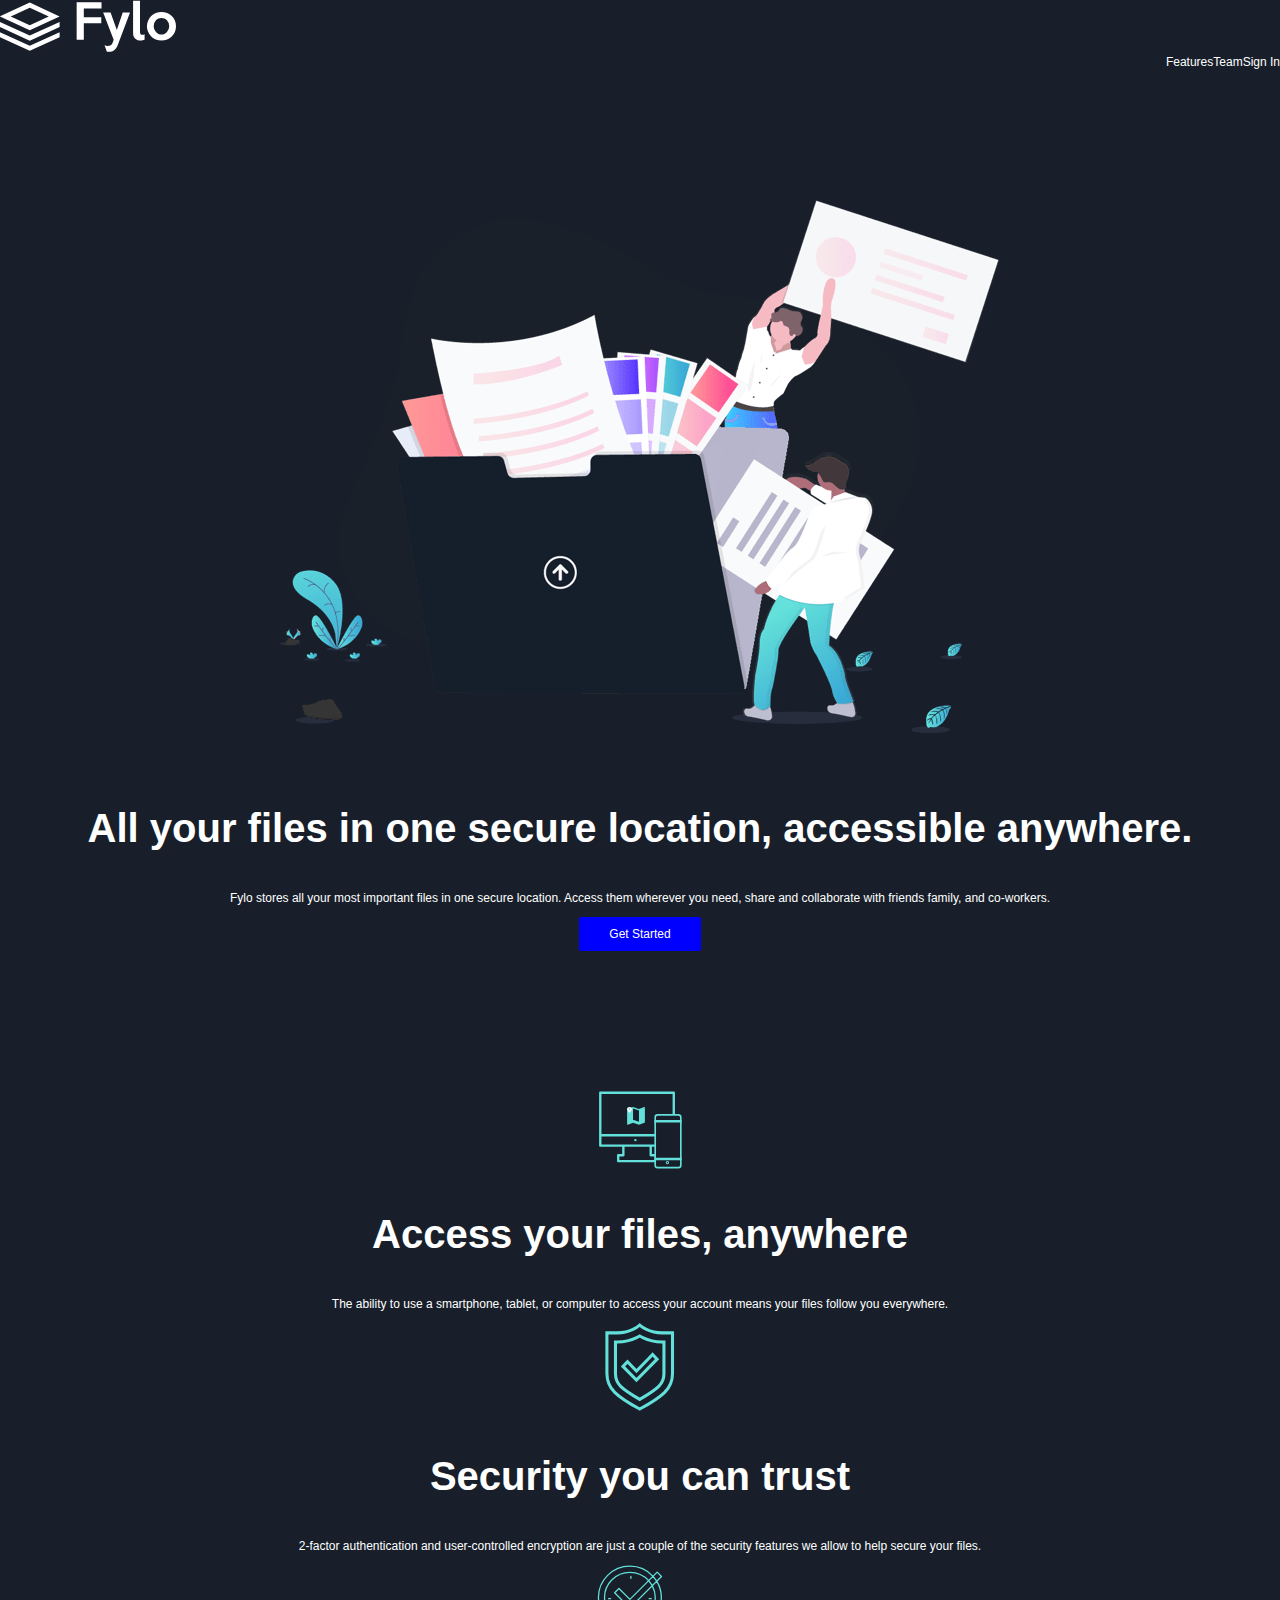
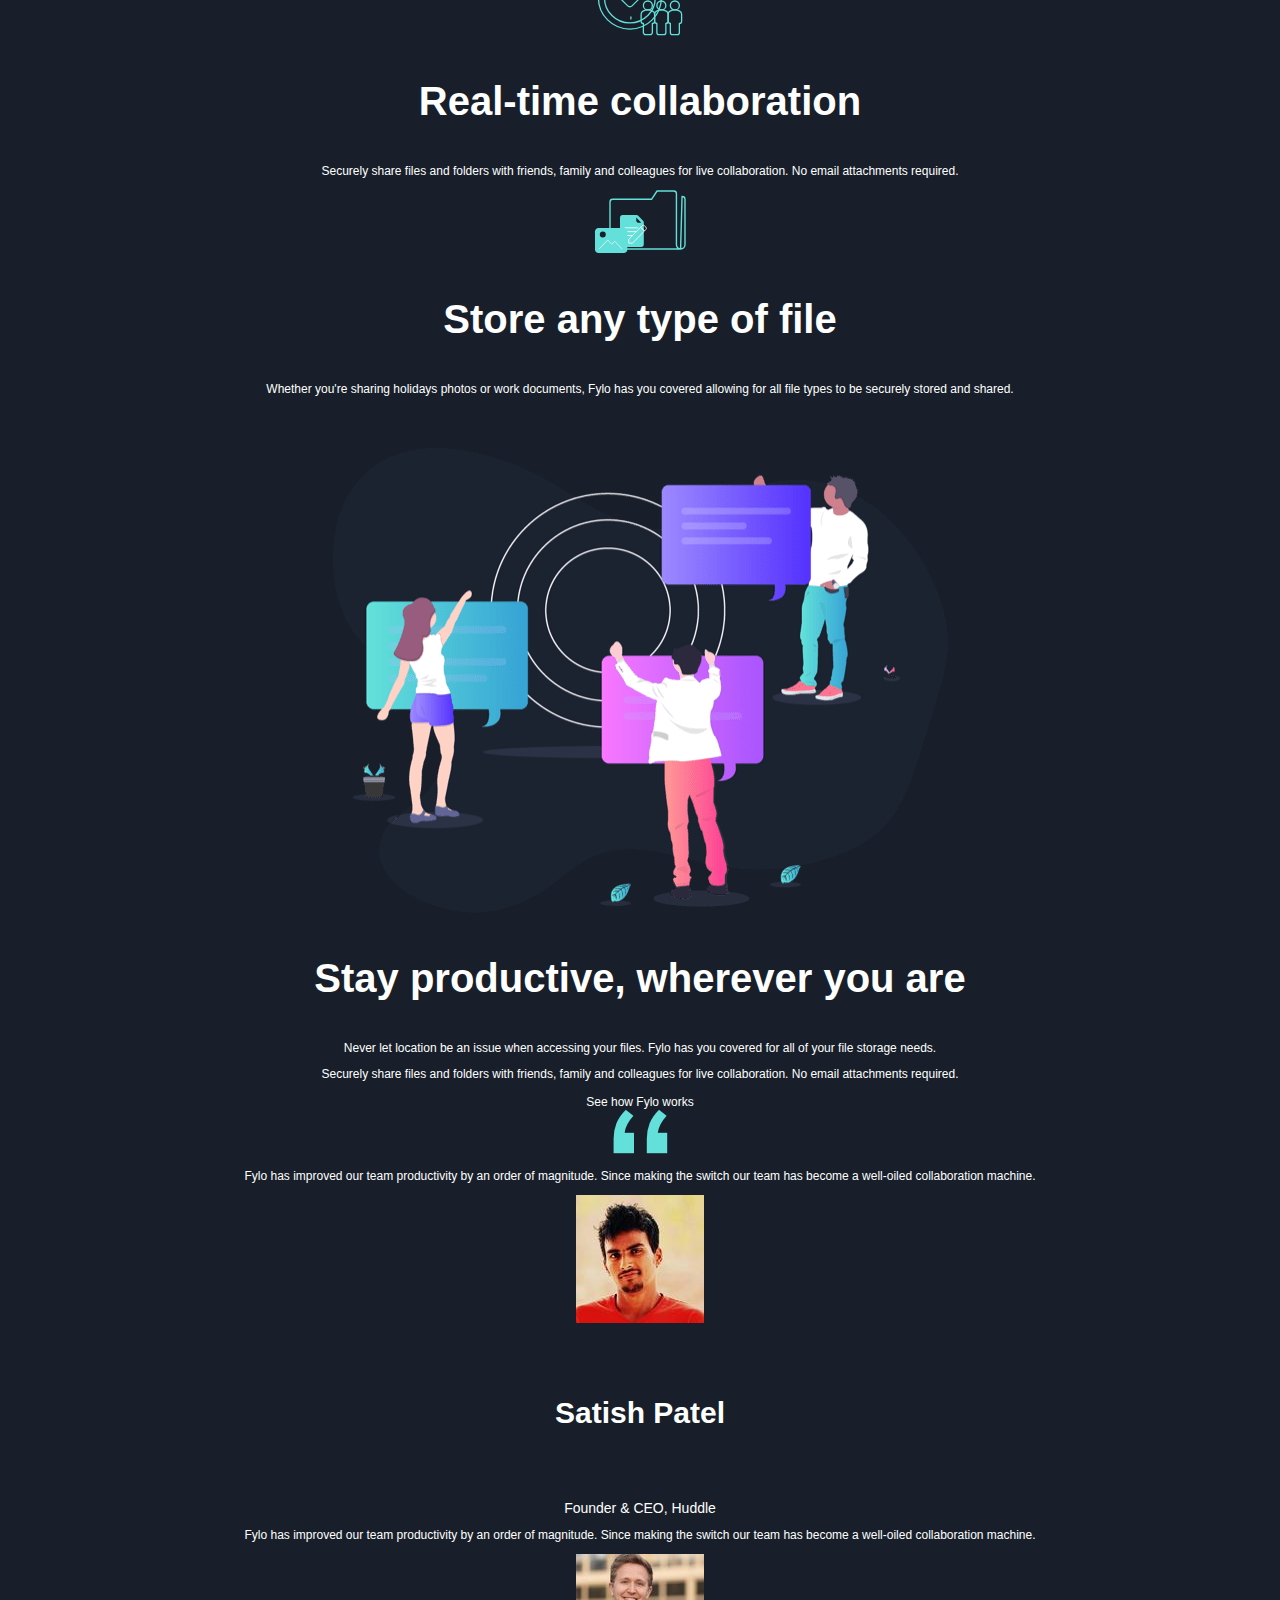
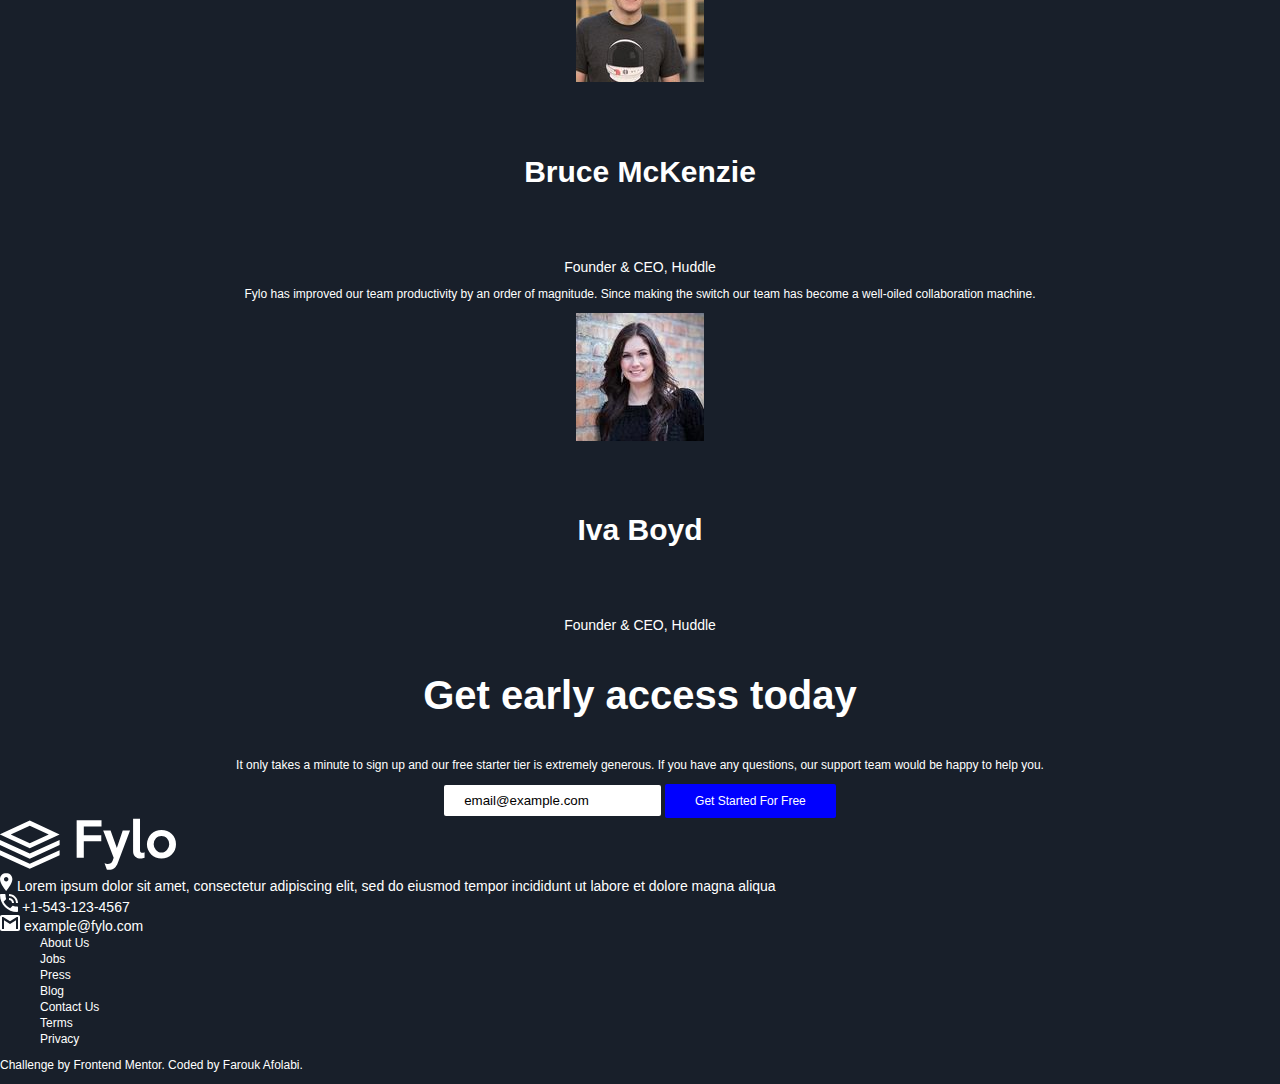
==== fylo-dark-theme-landing-page-master/index.html @ 92028dcf "early styling changes" ====
<!DOCTYPE html>
<html lang="en">
<head>
  <meta charset="UTF-8">
  <meta name="viewport" content="width=device-width, initial-scale=1.0"> <!-- displays site properly based on user's device -->

  <link rel="icon" type="image/png" sizes="32x32" href="./images/favicon-32x32.png">
  
  <title>Frontend Mentor | Fylo landing page with dark theme and features grid</title>
<link rel="stylesheet" href="styles.css"/>
  <!-- Feel free to remove these styles or customise in your own stylesheet 👍--> 

</head>
<body>
  
  <!-- Navigation -->
  <nav class="navigation" id="navigation">
 <div id="logo"> 
   <a href="#home" ><img src="images/logo.svg" alt="logo" /> </a>
 </div>
 <ul class="nav">
 <li> <a href="#features" >Features</a> </li>
 <li> <a href="#team"> Team </a>  </li>
 <li><a href="#sign-in" >Sign In</a> </li>
 </ul>
 </nav>
 <!-- End of Navigation -->
  
  <!-- Main Banner -->
  <header class="main-banner" id="home">
  <div class="main">
    <img src="images/illustration-intro.png" alt="illustration img" />
  </div>
    <div class="mains">
  <h3 class="title">
     All your files in one secure location, accessible anywhere.
  </h3>

 <p>
   Fylo stores all your most important files in one secure location. Access them wherever 
  you need, share and collaborate with friends family, and co-workers.
</p>

  
  
  <button class="btn">
  Get Started
</button>

</div>
</header>
<!-- End of Main banner-->


<!-- Services -->
<section class="services" >
<div class="service">
  <img src="images/icon-access-anywhere.svg" alt="access anywhere">
  <h3 class="title">Access your files, anywhere </h3>

 <p> The ability to use a smartphone, tablet, or computer to access your account means your 
  files follow you everywhere.
</p>
</div>
<div class="service">
  <img src="images/icon-security.svg" alt="security" >
 <h3 class="title">Security you can trust</h3>

<p> 2-factor authentication and user-controlled encryption are just a couple of the security 
  features we allow to help secure your files.
</p>
</div>
<div class="service">
  <img src="images/icon-collaboration.svg" alt="icon">
 <h3 class="title">Real-time collaboration</h3>

 <p>Securely share files and folders with friends, family and colleagues for live collaboration. 
  No email attachments required.
</p>
</div>
<div class="service">
  <img src="images/icon-any-file.svg" alt="any">
 <h3 class="service">Store any type of file</h3>

 <p>Whether you're sharing holidays photos or work documents, Fylo has you covered allowing for all 
  file types to be securely stored and shared.
</p>
</div>
</section>
<!-- End of services -->


<!--  Sub banner -->
<section class="sub-banner">
 <div class="sub">
   <img src="images/illustration-stay-productive.png" alt="stay productive">
 </div>
 <div class="subs">
<h3 class="title">Stay productive, wherever you are </h3>

<p> Never let location be an issue when accessing your files. Fylo has you covered for all of your file 
  storage needs.
</p>

 <p> Securely share files and folders with friends, family and colleagues for live collaboration. No email 
  attachments required.
</p>

 <a href="#">
   See how Fylo works</a>
 </div>
</section>
<!-- End of sub banner -->

<!-- Testimonials -->
<section class="testimonials"> 
<div class="test">
  <img src="images/bg-quotes.png" alt="quotes">
  <p>Fylo has improved our team productivity by an order of magnitude. Since making the switch our team has 
  become a well-oiled collaboration machine. </p>
  <div>
<img src="images/profile-1.jpg" alt="profile-1">
<div>
  <h6> Satish Patel </h6>
 <span> Founder & CEO, Huddle </span>
</div>
  </div>
</div>
<div class="test">
 <p>Fylo has improved our team productivity by an order of magnitude. Since making the switch our team has 
  become a well-oiled collaboration machine.
</p> 
<div>
<img src="images/profile-2.jpg" alt="profile-2">
 <h6> Bruce McKenzie </h6> 
 <span>Founder & CEO, Huddle </span> 
  </div>
</div>

<div class="test">
 <p> Fylo has improved our team productivity by an order of magnitude. Since making the switch our team has 
  become a well-oiled collaboration machine.</p>
<div>
  <img src="images/profile-3.jpg" alt="profile-3" >
 <h6> Iva Boyd </h6>
 <span> Founder & CEO, Huddle </span>
</div>
</div>
</section>
<!-- End of testimonials -->
<!--  Contact -->
<section class="subscribe">
<div>
 <h3 class="title">Get early access today</h3>

 <p>It only takes a minute to sign up and our free starter tier is extremely generous. If you have any 
  questions, our support team would be happy to help you.</p>
  <form>
    <label for="Contact"></label>
  <input type="text" name="Contact" id="Contact" value="email@example.com">
<button class="btn">
  Get Started For Free 
</button>

  </form>

  </div>
</section>
<!-- End of contact -->

<!-- Footer -->
  <footer class="footer">
    <div class="logo">
      <img src="images/logo.svg" alt="logo">
      </div>
<div class="footer-top">
  <div class="footer-bottom"> 
    <div>
    <img src="images/icon-location.svg" alt="location"/>
  <span>
  Lorem ipsum dolor sit amet, consectetur adipiscing elit, sed do eiusmod tempor incididunt ut labore et 
  dolore magna aliqua
</span>
      </div>
</div>

 
   <div>
     <img src="images/icon-phone.svg" alt="phone">
   <span>+1-543-123-4567</span>
   </div>
 
 
 <div>
   <img src="images/icon-email.svg" alt="email">
 <span> example@fylo.com </span>
 </div>
      </div>

  <div class="footer-bottom-right">
    <div class="contact">
      <div>
    <ul>
 <li> <a href="#"> About Us </a> </li>
 <li> <a href="#"> Jobs </a>  </li>
 <li> <a href="#"> Press </a> </li>
 <li> <a href="#">Blog </a> </li>
</ul>
  </div>


<div>
  <ul>

  <li> <a href="#"> Contact Us </a> </li>
    <li> <a href="#"> Terms</a> </li>
      <li> <a href="#">Privacy</a> </li>

</ul>
</div>
</div>
<div class="social">
  <a href="#"><i class="fab fa-facebook"></i> </a>
  <a href="#"><i class="fab fa-twitter"></i> </a>
  <a href="#"><i class="fab fa-instagram"></i> </a>
</div>
  </div>
  
    <p class="attribution">
      Challenge by <a href="https://www.frontendmentor.io?ref=challenge" target="_blank">Frontend Mentor</a>. 
      Coded by <a href="#">Farouk Afolabi</a>.
    </p>
  </footer>
  <!-- End of footer -->
</body>
</html>
---- fylo-dark-theme-landing-page-master/styles.css ----
@import url("https://fonts.google.com/specimen/Raleway");
@import url("https://fonts.google.com/specimen/Open+Sans");

* {
box-sizing: border-box;
}
body { 
    font-family : "Open sans",sans-serif ;
    font-size: 14px;
    text-decoration:none ;
    
    font-weight: 400;
    margin: 0;
    background-color:#181f2a;
    padding:0;
    color:white;
    text-align: center;
}

a{
    text-decoration: none;
}
 

ul { list-style-type: none;
    margin:0;
}

    button {
        color:#fff;
        background: blue; 
        padding: 10px 30px;
        border: none;
border-radius: 2px;
    }
    input { padding: 8px 20px;
        border-radius: 2px ;
        border: 1px solid var(--light_gray);

    }
    img { 
        max-width: 100%;
    }
    h3,
    h6,
    button,
    nav {
        font-family: "Raleway" , sans-serif;
        color: var(--very_dark_blue);
    }
    button,
    nav { 
        font-weight: 400;
    }
    h3{
        font-size: 40px;
    }
    p,
    nav,
    button,
    a {
        font-size:12px;
        color: var(--very_dark_blue)
    }
    #logo {display: flex;}
    nav {margin-bottom: 100px;}
    nav ul {display: flex;
        justify-content: flex-end;
        align-items: center;
    }
    nav ul li {
        margin right: 30px;
    }

/* navigation */
.navigation{font-family: ;
    font-weight:400;
    }
    
     .logo{;}
     .nav {;}
     
     
     /* End of navigation */
     
     
     /* main banner */
    
     .main-banner{align-items:center;
    justify-content: space-between;}
     .main {
         max-width: 100%;
         width: 1000px;
         margin: 0 auto;
         padding :30px;
    }
     .mains {;}
     .title{;}
     p {;}
     .btn {color;}
     header {margin:30px;}
     
     h6{
         font-size: 30px;}
     span {;}
     
     /* End of main banner */
     
     
     /* services */
     .services{ 
         background: var(--light_grayish_blue);
         margin: 100px 0 0;
         padding: 40px 0;
         position: relative;
    }
     .service {display: ;}
    
     /* End of services */
    
     /* sub banner */
     .sub-banner{;}
     .sub{;}
     .subs{;}
    /*End of sub banner */
    
    
    /* Testimonials */
    .testimonials {;}
    .test {;}
    /* End of testimonials */
    
    
    /* contact */
    .subscribe{;}
    
    /* End of contact */
    
    
    /* footer */
    .footer {text-align: left;}
    .logo {
        width: 30%;
      }
    .footer-top{flex-direction: column;}
    .footer-bottom{;}
    .footer-bottom-right{;}
    .contact{;}
    .social{justify-content: center;}
    .attribution{;}
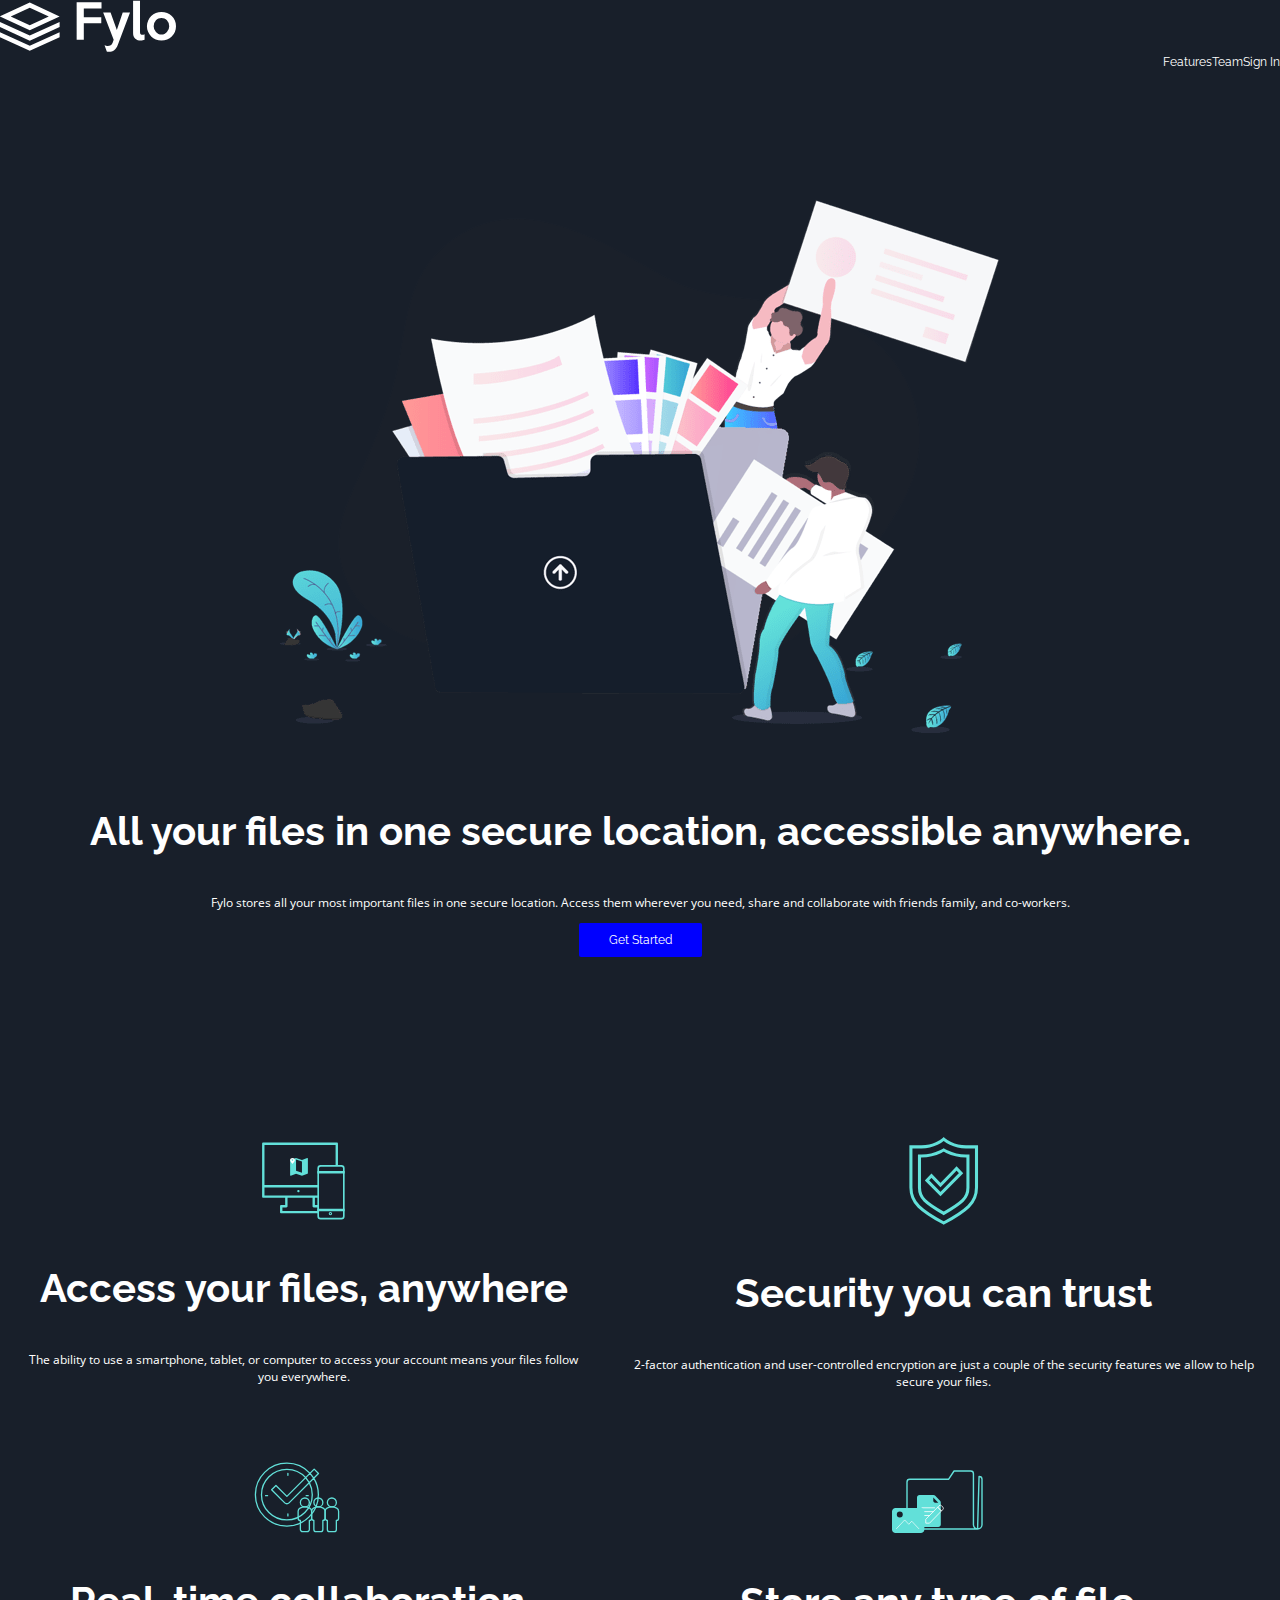
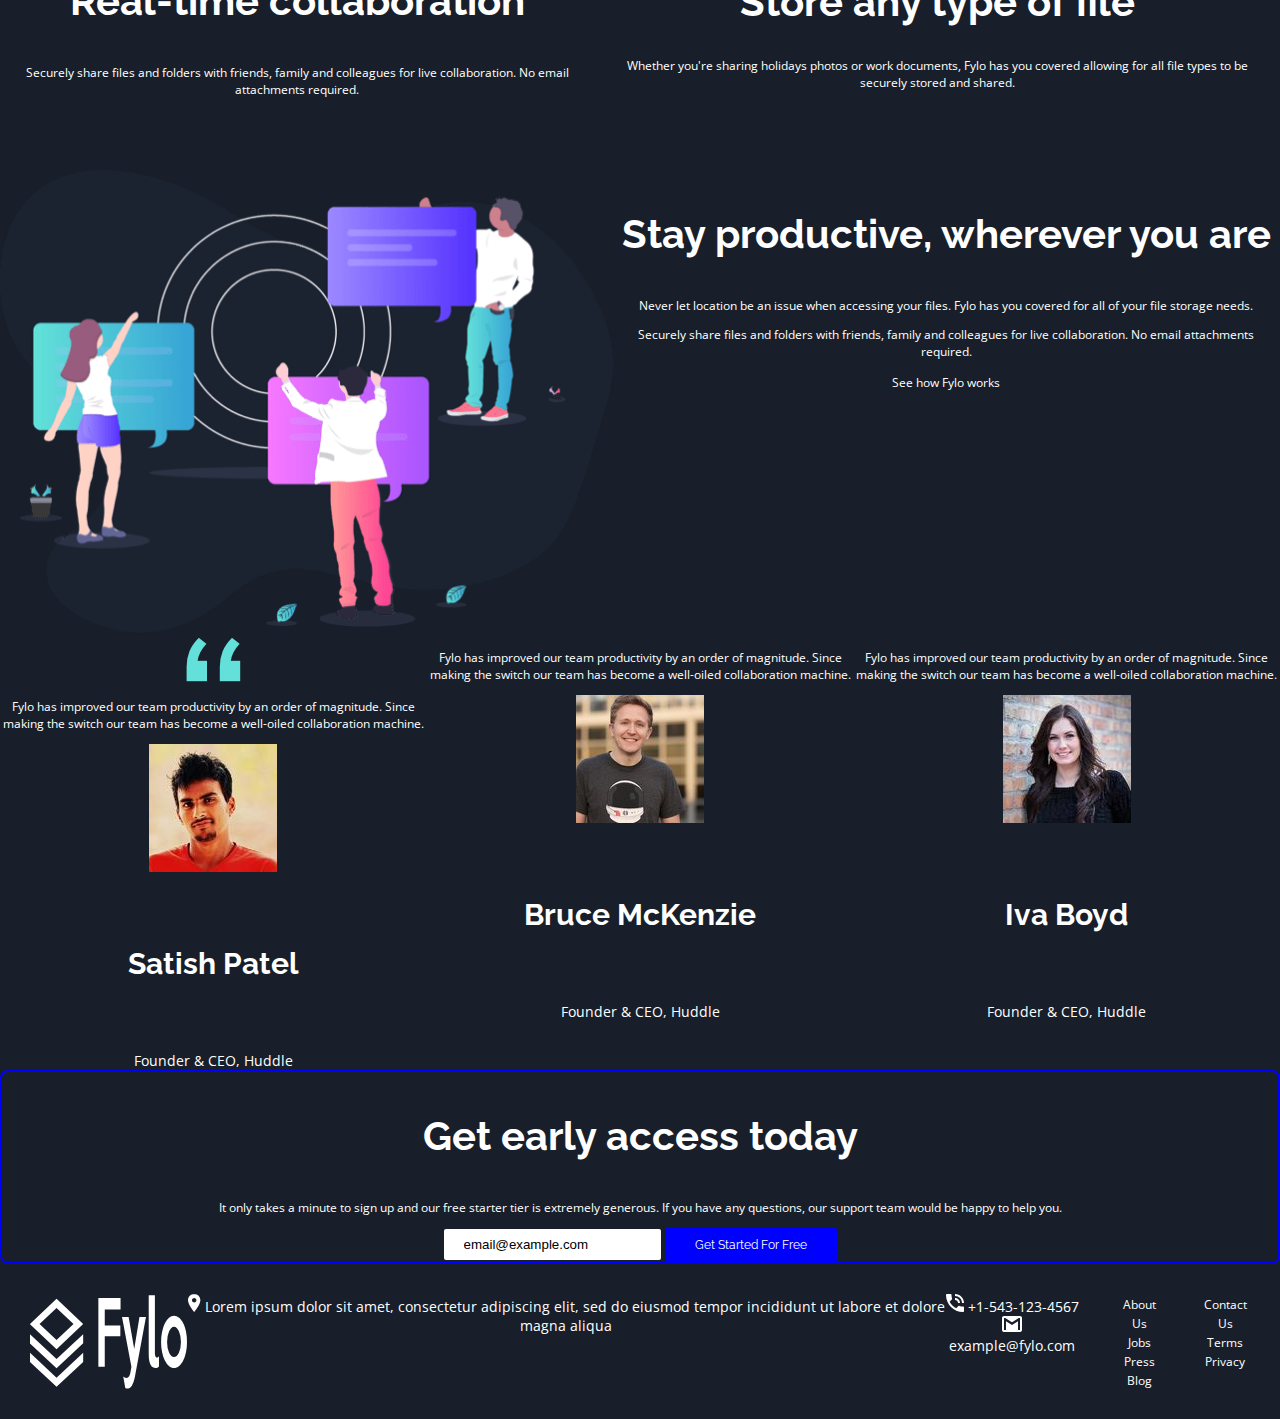
==== commit c52efd8c: "still on the css matter" ====
--- a/fylo-dark-theme-landing-page-master/index.html
+++ b/fylo-dark-theme-landing-page-master/index.html
@@ -54,6 +54,7 @@
 
 <!-- Services -->
 <section class="services" >
+  <div class="service1" >
 <div class="service">
   <img src="images/icon-access-anywhere.svg" alt="access anywhere">
   <h3 class="title">Access your files, anywhere </h3>
@@ -70,6 +71,8 @@
   features we allow to help secure your files.
 </p>
 </div>
+  </div>
+  <div class="service1">
 <div class="service">
   <img src="images/icon-collaboration.svg" alt="icon">
  <h3 class="title">Real-time collaboration</h3>
@@ -86,6 +89,7 @@
   file types to be securely stored and shared.
 </p>
 </div>
+  </div>
 </section>
 <!-- End of services -->
 
@@ -170,32 +174,29 @@
 
 <!-- Footer -->
   <footer class="footer">
-    <div class="logo">
-      <img src="images/logo.svg" alt="logo">
-      </div>
-<div class="footer-top">
-  <div class="footer-bottom"> 
+    <div class="footer-top"><img src="images/logo.svg" alt="logo"></div> <br>
+<div class="footer-bottom">
+  <div class="footer-bottom-left"> 
     <div>
     <img src="images/icon-location.svg" alt="location"/>
   <span>
-  Lorem ipsum dolor sit amet, consectetur adipiscing elit, sed do eiusmod tempor incididunt ut labore et 
+  Lorem ipsum dolor sit amet,
+  consectetur adipiscing elit, 
+  sed do eiusmod tempor incididunt ut labore et 
   dolore magna aliqua
 </span>
-      </div>
-</div>
-
- 
+    </div>
+<div>
    <div>
      <img src="images/icon-phone.svg" alt="phone">
    <span>+1-543-123-4567</span>
    </div>
- 
- 
  <div>
    <img src="images/icon-email.svg" alt="email">
  <span> example@fylo.com </span>
  </div>
-      </div>
+</div>
+  </div>
 
   <div class="footer-bottom-right">
     <div class="contact">
@@ -206,7 +207,7 @@
  <li> <a href="#"> Press </a> </li>
  <li> <a href="#">Blog </a> </li>
 </ul>
-  </div>
+  </div><br>
 
 
 <div>
@@ -225,11 +226,7 @@
   <a href="#"><i class="fab fa-instagram"></i> </a>
 </div>
   </div>
-  
-    <p class="attribution">
-      Challenge by <a href="https://www.frontendmentor.io?ref=challenge" target="_blank">Frontend Mentor</a>. 
-      Coded by <a href="#">Farouk Afolabi</a>.
-    </p>
+</div>
   </footer>
   <!-- End of footer -->
 </body>
--- a/fylo-dark-theme-landing-page-master/styles.css
+++ b/fylo-dark-theme-landing-page-master/styles.css
@@ -1,11 +1,10 @@
-@import url("https://fonts.google.com/specimen/Raleway");
-@import url("https://fonts.google.com/specimen/Open+Sans");
+@import url('https://fonts.googleapis.com/css2?family=Open+Sans:wght@300;400&family=Raleway:wght@100;200;400&display=swap');
 
 * {
 box-sizing: border-box;
 }
 body { 
-    font-family : "Open sans",sans-serif ;
+    font-family : 'Open Sans',sans-serif ;
     font-size: 14px;
     text-decoration:none ;
     
@@ -45,7 +44,7 @@
     h6,
     button,
     nav {
-        font-family: "Raleway" , sans-serif;
+        font-family: 'Raleway' , sans-serif;
         color: var(--very_dark_blue);
     }
     button,
@@ -67,6 +66,7 @@
     nav ul {display: flex;
         justify-content: flex-end;
         align-items: center;
+        margin-right: ;
     }
     nav ul li {
         margin right: 30px;
@@ -109,42 +109,55 @@
      
      /* services */
      .services{ 
-         background: var(--light_grayish_blue);
+         background: ;
          margin: 100px 0 0;
          padding: 40px 0;
          position: relative;
     }
-     .service {display: ;}
+     .service { margin: auto;
+        padding: 40px 20px 20px 20px ;
+         display: ;}
+     .service1 {display:inline-flex;}
     
      /* End of services */
     
      /* sub banner */
-     .sub-banner{;}
+     .sub-banner{display: inline-flex;}
      .sub{;}
      .subs{;}
     /*End of sub banner */
     
     
     /* Testimonials */
-    .testimonials {;}
+    .testimonials {display:inline-flex;}
     .test {;}
     /* End of testimonials */
     
     
     /* contact */
-    .subscribe{;}
+    .subscribe{margin:0 auto;
+        border-radius: 8px;
+    border: 2px solid blue;}
     
     /* End of contact */
     
     
     /* footer */
-    .footer {text-align: left;}
+    .footer {
+        display: flex;
+        margin:0 auto;
+        padding: 30px;
+    
+    
     .logo {
-        width: 30%;
+    
       }
-    .footer-top{flex-direction: column;}
-    .footer-bottom{;}
-    .footer-bottom-right{;}
-    .contact{;}
-    .social{justify-content: center;}
+    .footer-top{display:inline-flex;
+        flex-direction:}
+        .footer-bottom-left { display: inline-flex;}
+    .footer-bottom{display:flex;}
+    .footer-bottom-right{display: inline-flex;
+    flex-direction: row;}
+   div .contact {display:inline-flex;}
+    .social{justify-content:;}
     .attribution{;}
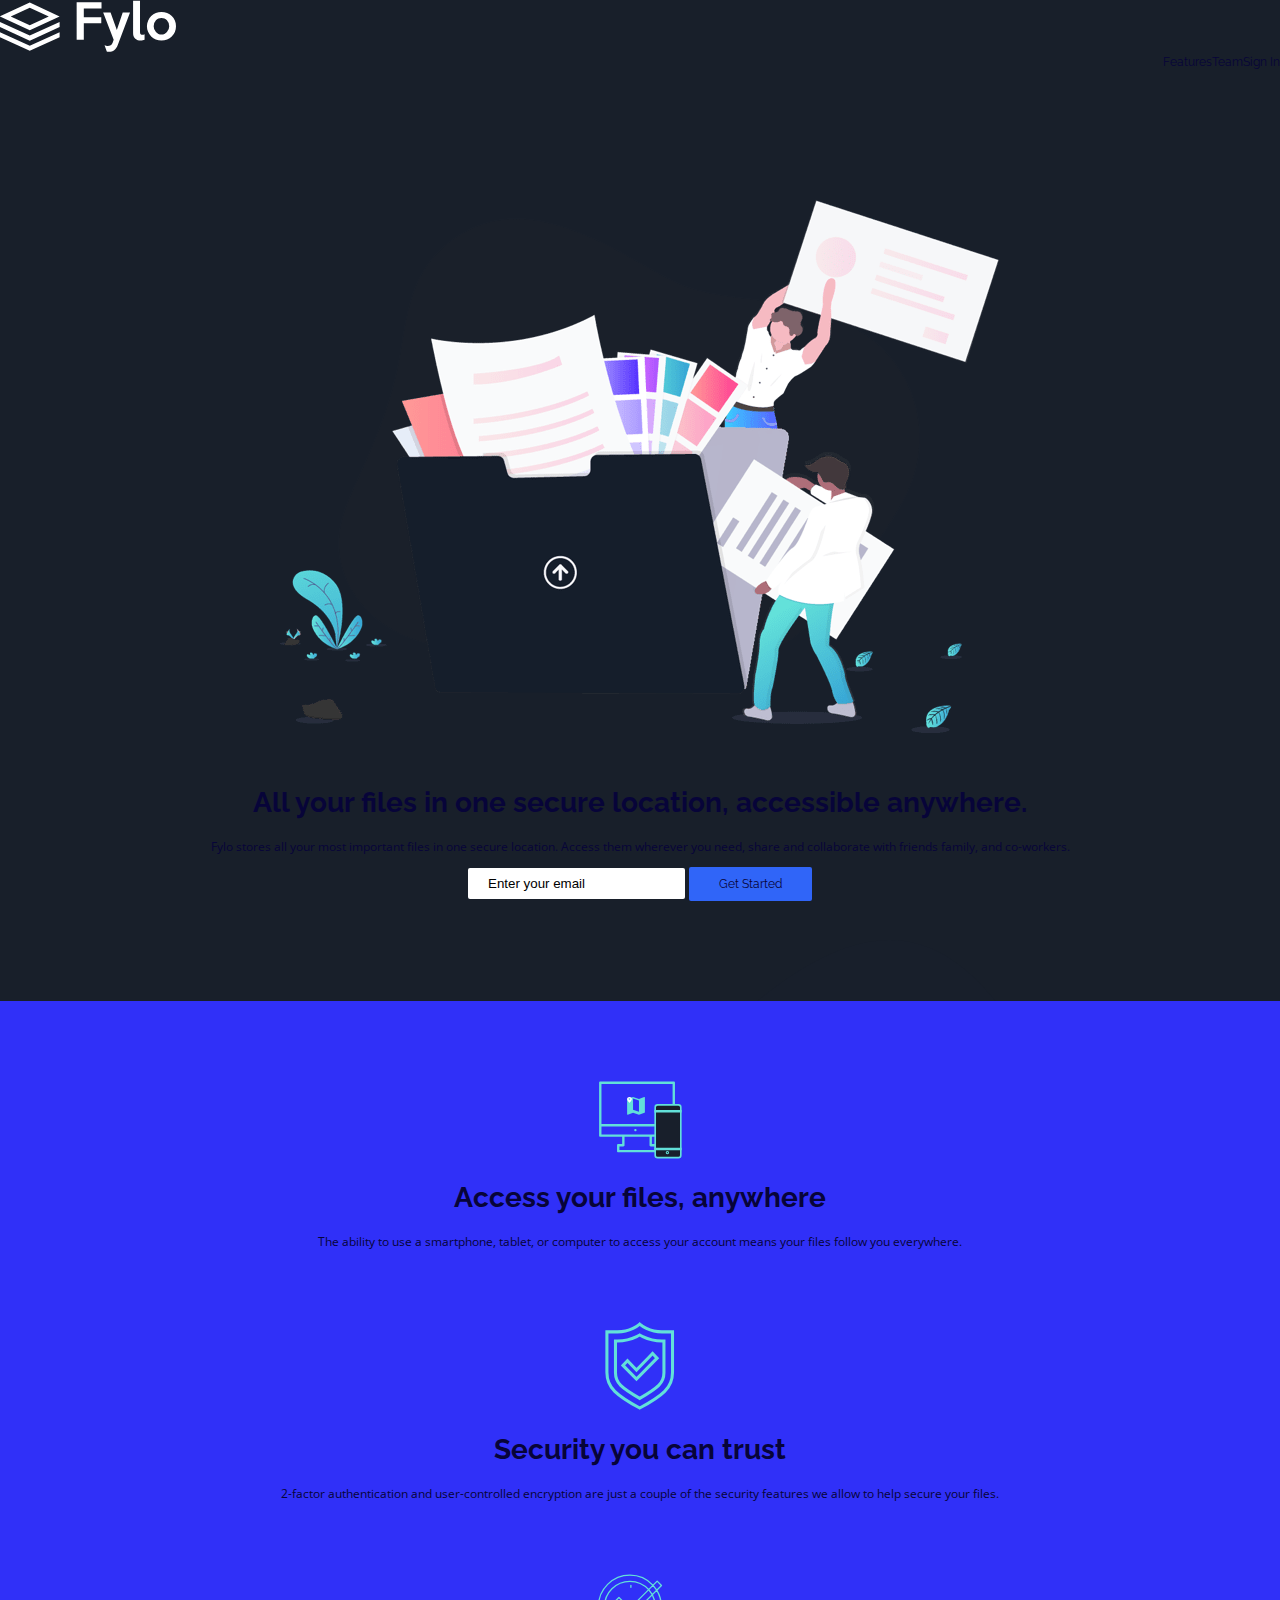
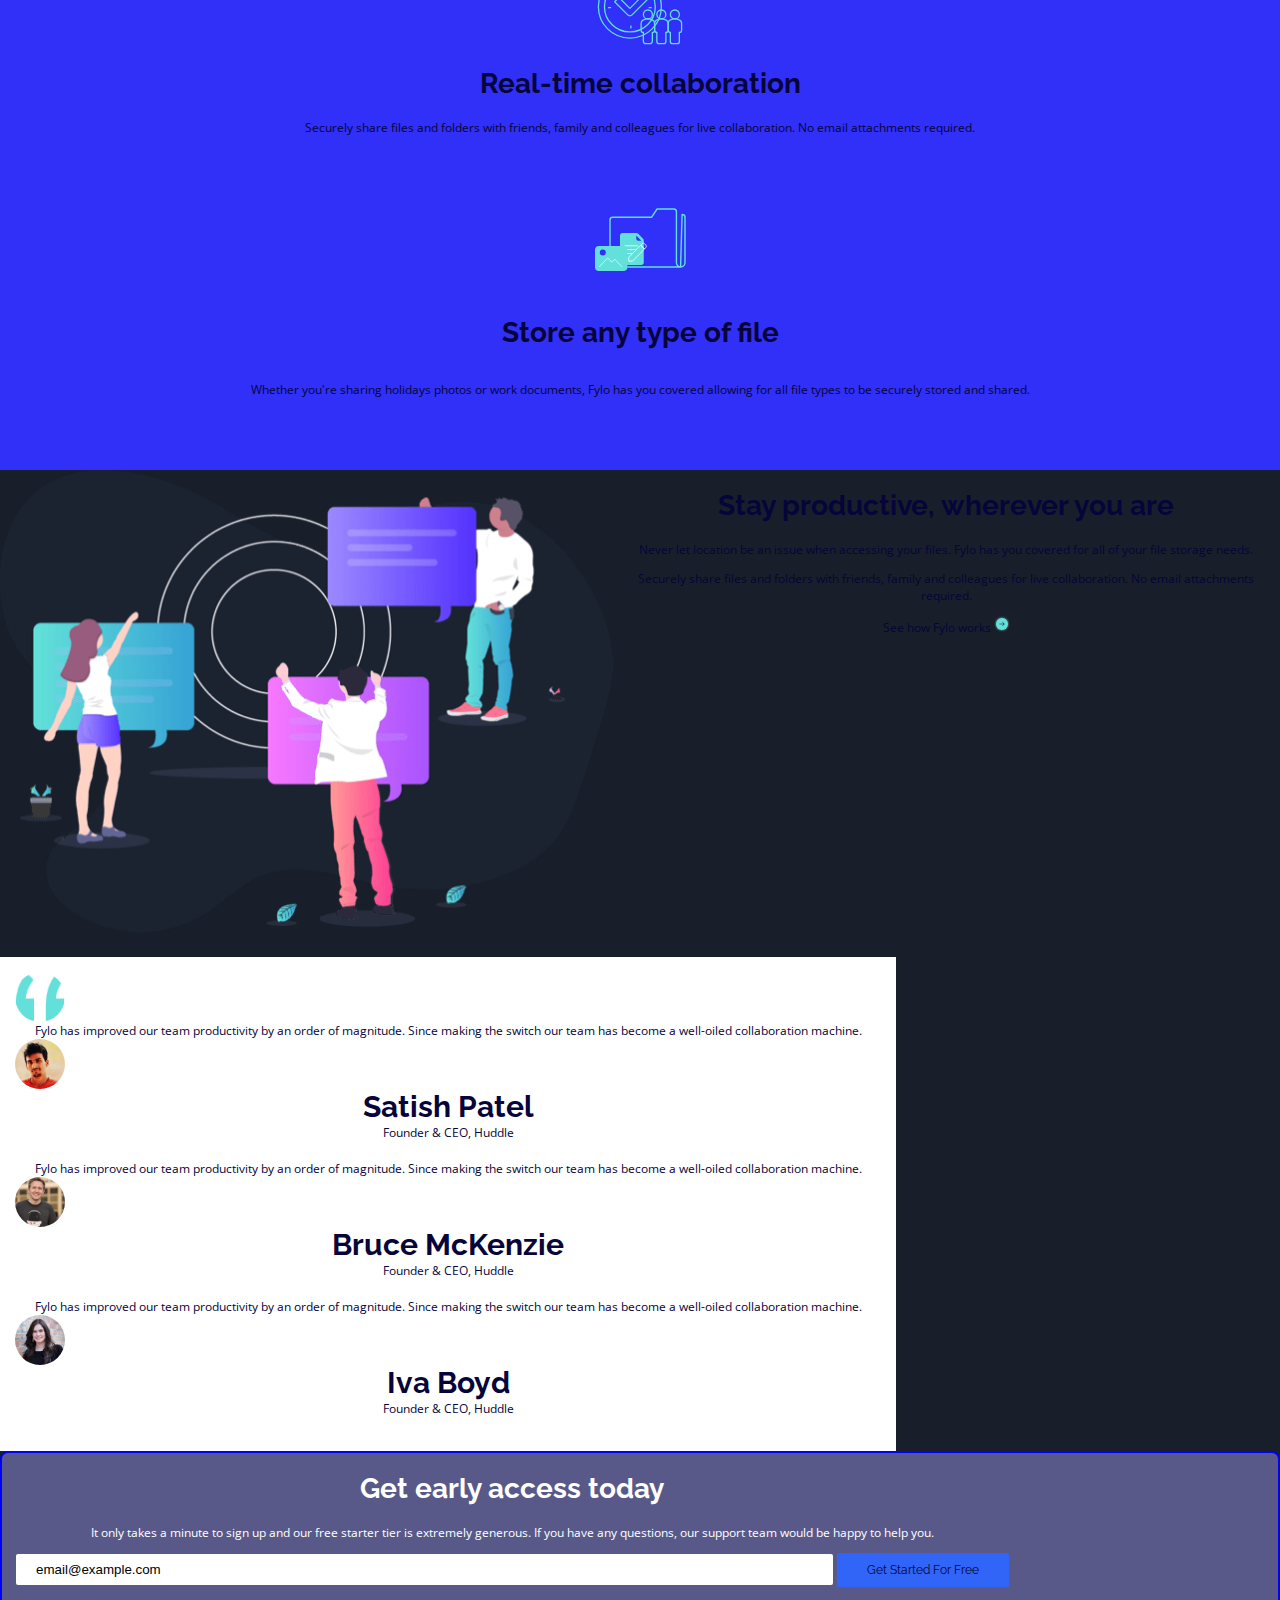
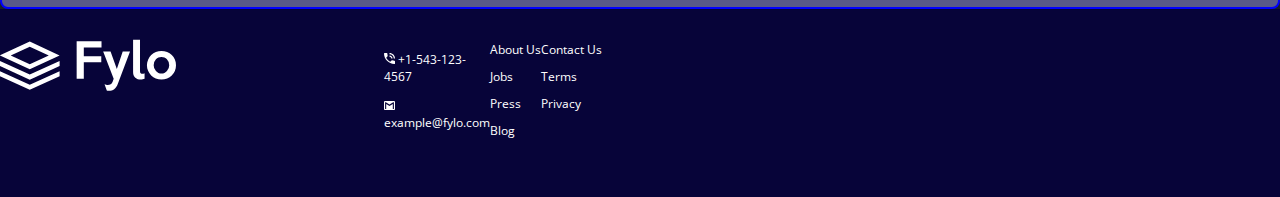
==== commit 08874016: "little progress in css" ====
--- a/fylo-dark-theme-landing-page-master/index.html
+++ b/fylo-dark-theme-landing-page-master/index.html
@@ -32,21 +32,22 @@
     <img src="images/illustration-intro.png" alt="illustration img" />
   </div>
     <div class="mains">
-  <h3 class="title">
+  <h1 class="title">
      All your files in one secure location, accessible anywhere.
-  </h3>
+  </h1>
 
  <p>
    Fylo stores all your most important files in one secure location. Access them wherever 
   you need, share and collaborate with friends family, and co-workers.
 </p>
 
-  
-  
+  <form >
+  <label for="email">
+  <input type="email" value="Enter your email" id="email" name="email"/>
   <button class="btn">
   Get Started
 </button>
-
+  </form>
 </div>
 </header>
 <!-- End of Main banner-->
@@ -54,28 +55,28 @@
 
 <!-- Services -->
 <section class="services" >
-  <div class="service1" >
-<div class="service">
-  <img src="images/icon-access-anywhere.svg" alt="access anywhere">
-  <h3 class="title">Access your files, anywhere </h3>
+  
+<div class="service">
+  <img src="images/icon-access-anywhere.svg" alt="access anywhere"/>
+  <h1 class="title">Access your files, anywhere </h1>
 
  <p> The ability to use a smartphone, tablet, or computer to access your account means your 
   files follow you everywhere.
 </p>
 </div>
 <div class="service">
-  <img src="images/icon-security.svg" alt="security" >
- <h3 class="title">Security you can trust</h3>
+  <img src="images/icon-security.svg" alt="security" />
+ <h1 class="title">Security you can trust</h1>
 
 <p> 2-factor authentication and user-controlled encryption are just a couple of the security 
   features we allow to help secure your files.
 </p>
 </div>
-  </div>
-  <div class="service1">
-<div class="service">
-  <img src="images/icon-collaboration.svg" alt="icon">
- <h3 class="title">Real-time collaboration</h3>
+  
+  
+<div class="service">
+  <img src="images/icon-collaboration.svg" alt="icon"/>
+ <h1 class="title">Real-time collaboration</h1>
 
  <p>Securely share files and folders with friends, family and colleagues for live collaboration. 
   No email attachments required.
@@ -83,12 +84,12 @@
 </div>
 <div class="service">
   <img src="images/icon-any-file.svg" alt="any">
- <h3 class="service">Store any type of file</h3>
+ <h1 class="service">Store any type of file</h1>
 
  <p>Whether you're sharing holidays photos or work documents, Fylo has you covered allowing for all 
   file types to be securely stored and shared.
 </p>
-</div>
+
   </div>
 </section>
 <!-- End of services -->
@@ -100,7 +101,7 @@
    <img src="images/illustration-stay-productive.png" alt="stay productive">
  </div>
  <div class="subs">
-<h3 class="title">Stay productive, wherever you are </h3>
+<h1 class="title">Stay productive, wherever you are </h1>
 
 <p> Never let location be an issue when accessing your files. Fylo has you covered for all of your file 
   storage needs.
@@ -110,8 +111,10 @@
   attachments required.
 </p>
 
- <a href="#">
-   See how Fylo works</a>
+ <a href="#" class="special-link">
+   See how Fylo works 
+  <img src="images/icon-arrow.svg" alt="arrow">
+  </a>
  </div>
 </section>
 <!-- End of sub banner -->
@@ -119,35 +122,42 @@
 <!-- Testimonials -->
 <section class="testimonials"> 
 <div class="test">
-  <img src="images/bg-quotes.png" alt="quotes">
-  <p>Fylo has improved our team productivity by an order of magnitude. Since making the switch our team has 
-  become a well-oiled collaboration machine. </p>
-  <div>
+  
+  <img src="images/bg-quotes.png" alt="quotes"/>
+
+  
+  <p>Fylo has improved our team productivity by an order of magnitude.
+     Since making the switch our team has 
+  become a well-oiled collaboration machine. 
+</p> 
+  
+<div class="test">  
 <img src="images/profile-1.jpg" alt="profile-1">
-<div>
-  <h6> Satish Patel </h6>
- <span> Founder & CEO, Huddle </span>
-</div>
-  </div>
-</div>
+
+  <h2> Satish Patel </h2>
+ <p> Founder & CEO, Huddle </p>
+</div><br>
+
+
 <div class="test">
  <p>Fylo has improved our team productivity by an order of magnitude. Since making the switch our team has 
   become a well-oiled collaboration machine.
 </p> 
-<div>
+
 <img src="images/profile-2.jpg" alt="profile-2">
- <h6> Bruce McKenzie </h6> 
- <span>Founder & CEO, Huddle </span> 
-  </div>
-</div>
+ <h2> Bruce McKenzie </h2> 
+ <p>Founder & CEO, Huddle </p> 
+  </div><br>
+
 
 <div class="test">
  <p> Fylo has improved our team productivity by an order of magnitude. Since making the switch our team has 
   become a well-oiled collaboration machine.</p>
-<div>
+
   <img src="images/profile-3.jpg" alt="profile-3" >
- <h6> Iva Boyd </h6>
- <span> Founder & CEO, Huddle </span>
+ <h2> Iva Boyd </h2>
+ <p> Founder & CEO, Huddle </p><br>
+
 </div>
 </div>
 </section>
@@ -155,7 +165,7 @@
 <!--  Contact -->
 <section class="subscribe">
 <div>
- <h3 class="title">Get early access today</h3>
+ <h1 class="title">Get early access today</h1>
 
  <p>It only takes a minute to sign up and our free starter tier is extremely generous. If you have any 
   questions, our support team would be happy to help you.</p>
@@ -173,59 +183,65 @@
 <!-- End of contact -->
 
 <!-- Footer -->
-  <footer class="footer">
-    <div class="footer-top"><img src="images/logo.svg" alt="logo"></div> <br>
-<div class="footer-bottom">
-  <div class="footer-bottom-left"> 
-    <div>
-    <img src="images/icon-location.svg" alt="location"/>
-  <span>
-  Lorem ipsum dolor sit amet,
-  consectetur adipiscing elit, 
-  sed do eiusmod tempor incididunt ut labore et 
-  dolore magna aliqua
-</span>
-    </div>
-<div>
-   <div>
-     <img src="images/icon-phone.svg" alt="phone">
-   <span>+1-543-123-4567</span>
-   </div>
- <div>
-   <img src="images/icon-email.svg" alt="email">
- <span> example@fylo.com </span>
- </div>
-</div>
-  </div>
-
-  <div class="footer-bottom-right">
-    <div class="contact">
-      <div>
-    <ul>
+  <footer>
+    <div class="footer">
+    <div class="footer-top"><img src="images/logo.svg" alt="logo"/> </div> 
+
+  
+    
+<div class="footer-bottom"> 
+   <ul class="info"> 
+    <li>
+      <p>  
+        <img src="images/icon-phone.svg" alt="phone"/> 
+   +1-543-123-4567
+  </p> 
+</li>
+   
+
+ 
+  
+  <li> 
+    <p>
+    <img src="images/icon-email.svg" alt="email"/>
+  example@fylo.com 
+</p> 
+</li>
+ </ul>
+ 
+  
+
+  
+    
+  
+    <ul >
  <li> <a href="#"> About Us </a> </li>
  <li> <a href="#"> Jobs </a>  </li>
  <li> <a href="#"> Press </a> </li>
  <li> <a href="#">Blog </a> </li>
 </ul>
-  </div><br>
-
-
-<div>
-  <ul>
-
+    
+  
+
+
+
+  
+<ul>
   <li> <a href="#"> Contact Us </a> </li>
     <li> <a href="#"> Terms</a> </li>
       <li> <a href="#">Privacy</a> </li>
 
 </ul>
-</div>
-</div>
-<div class="social">
-  <a href="#"><i class="fab fa-facebook"></i> </a>
-  <a href="#"><i class="fab fa-twitter"></i> </a>
-  <a href="#"><i class="fab fa-instagram"></i> </a>
-</div>
-  </div>
+  
+
+
+<ul class="social">
+ <li> <a href="#"><i class="fab fa-facebook"></i> </a> </li>
+ <li> <a href="#"><i class="fab fa-twitter"></i> </a> </li>
+<li> <a href="#"><i class="fab fa-instagram"></i> </a> </li>
+</ul>
+  
+</div>
 </div>
   </footer>
   <!-- End of footer -->
--- a/fylo-dark-theme-landing-page-master/styles.css
+++ b/fylo-dark-theme-landing-page-master/styles.css
@@ -1,4 +1,5 @@
-@import url('https://fonts.googleapis.com/css2?family=Open+Sans:wght@300;400&family=Raleway:wght@100;200;400&display=swap');
+@import url('https://fonts.googleapis.com/css2?family=Open+Sans:wght@400;700&family=Raleway:wght@400;700&display=swap');
+
 
 * {
 box-sizing: border-box;
@@ -27,7 +28,7 @@
 
     button {
         color:#fff;
-        background: blue; 
+        background:hsl(224, 93%,58%); 
         padding: 10px 30px;
         border: none;
 border-radius: 2px;
@@ -40,27 +41,28 @@
     img { 
         max-width: 100%;
     }
-    h3,
-    h6,
+    h1,
+    h2,
     button,
     nav {
         font-family: 'Raleway' , sans-serif;
-        color: var(--very_dark_blue);
+        color: hsl(243, 87%, 12%);
     }
     button,
     nav { 
         font-weight: 400;
     }
-    h3{
-        font-size: 40px;
+    h1,h2 {
+        font-weight: 700;
     }
     p,
     nav,
     button,
     a {
         font-size:12px;
-        color: var(--very_dark_blue)
-    }
+        color: hsl(243, 87%, 12%);
+    }
+    
     #logo {display: flex;}
     nav {margin-bottom: 100px;}
     nav ul {display: flex;
@@ -100,7 +102,7 @@
      .btn {color;}
      header {margin:30px;}
      
-     h6{
+     h2{
          font-size: 30px;}
      span {;}
      
@@ -108,16 +110,31 @@
      
      
      /* services */
-     .services{ 
-         background: ;
-         margin: 100px 0 0;
+     .services{ display: grid;
+         background:hsl(240, 93%, 58%) ;
+         margin: 100px 0;
          padding: 40px 0;
          position: relative;
+         margin-bottom: 0;
+    }
+    .services::before {
+        content: "";
+        width: 100%;
+        height: 61px;
+        background-image: url(./images/bg-curvy-desktop.svg);
+        background-size:cover;
+        position:absolute;
+        top: -61px;
+        left: 0;
+        z-index:1;
+    }
+    .services h1{
+        font-size:2em;
     }
      .service { margin: auto;
         padding: 40px 20px 20px 20px ;
          display: ;}
-     .service1 {display:inline-flex;}
+     
     
      /* End of services */
     
@@ -129,35 +146,85 @@
     
     
     /* Testimonials */
-    .testimonials {display:inline-flex;}
-    .test {;}
+    .testimonials {display:;
+    margin-top: 20px;
+    width: 70%;
+    padding: 15px;
+    background: #fff;
+}
+    .test img{display:flex ;
+        width:50px;
+        height: 50px;
+        border-radius: 50%;
+        margin-right: 10px;
+    }
+    .test h2{margin:0;}
+    .test p{ margin:0;}
     /* End of testimonials */
     
     
     /* contact */
-    .subscribe{margin:0 auto;
+    .subscribe{ background:hsl(238, 22%, 44%);
+        margin:0 auto;
         border-radius: 8px;
     border: 2px solid blue;}
+    .subscribe p,
+    .subscribe h1 {color: white;}
+    .subscribe > div {align-items: center;}
+    .subscribe > div:first-child {
+        flex:0.8;
+        margin-right: 20%;
+    }
+    .subscribe input {width:80%;
+    border:none;}
+    .subscribe .btn{ margin-bottom: 20px;
+    }
     
     /* End of contact */
     
     
     /* footer */
-    .footer {
-        display: flex;
+    footer { 
+        padding: 30px 0;
+        background: hsl(243, 87%, 12%)
+    }
+  footer .footer {
+        display:flex;
+        text-align: left;
+        flex-direction: ;
         margin:0 auto;
-        padding: 30px;
-    
-    
-    .logo {
-    
-      }
-    .footer-top{display:inline-flex;
-        flex-direction:}
-        .footer-bottom-left { display: inline-flex;}
-    .footer-bottom{display:flex;}
-    .footer-bottom-right{display: inline-flex;
-    flex-direction: row;}
-   div .contact {display:inline-flex;}
-    .social{justify-content:;}
-    .attribution{;}
+        
+    }
+footer a,
+footer li > p {
+    color:#fff;
+
+}
+
+footer  .footer-top{ flex:;
+width: 30%; }
+ 
+   footer .footer-bottom{flex-direction:row;
+
+    display:flex;} 
+    .info{
+        flex-basis: 20%;
+    }
+   .info p > img {flex-direction:;
+    width: 10%;
+        flex: ;
+    }
+    .info li {text-decoration: none;}
+    footer .footer-bottom ul {
+        padding-left: 0;
+        margin-bottom: 20px;
+    }
+    footer ul li {
+        margin-bottom: 8px;
+    }
+    footer .social{ 
+        justify-content: end;}
+ 
+   div .contact {display:}
+    .social  {justify-content:;}
+
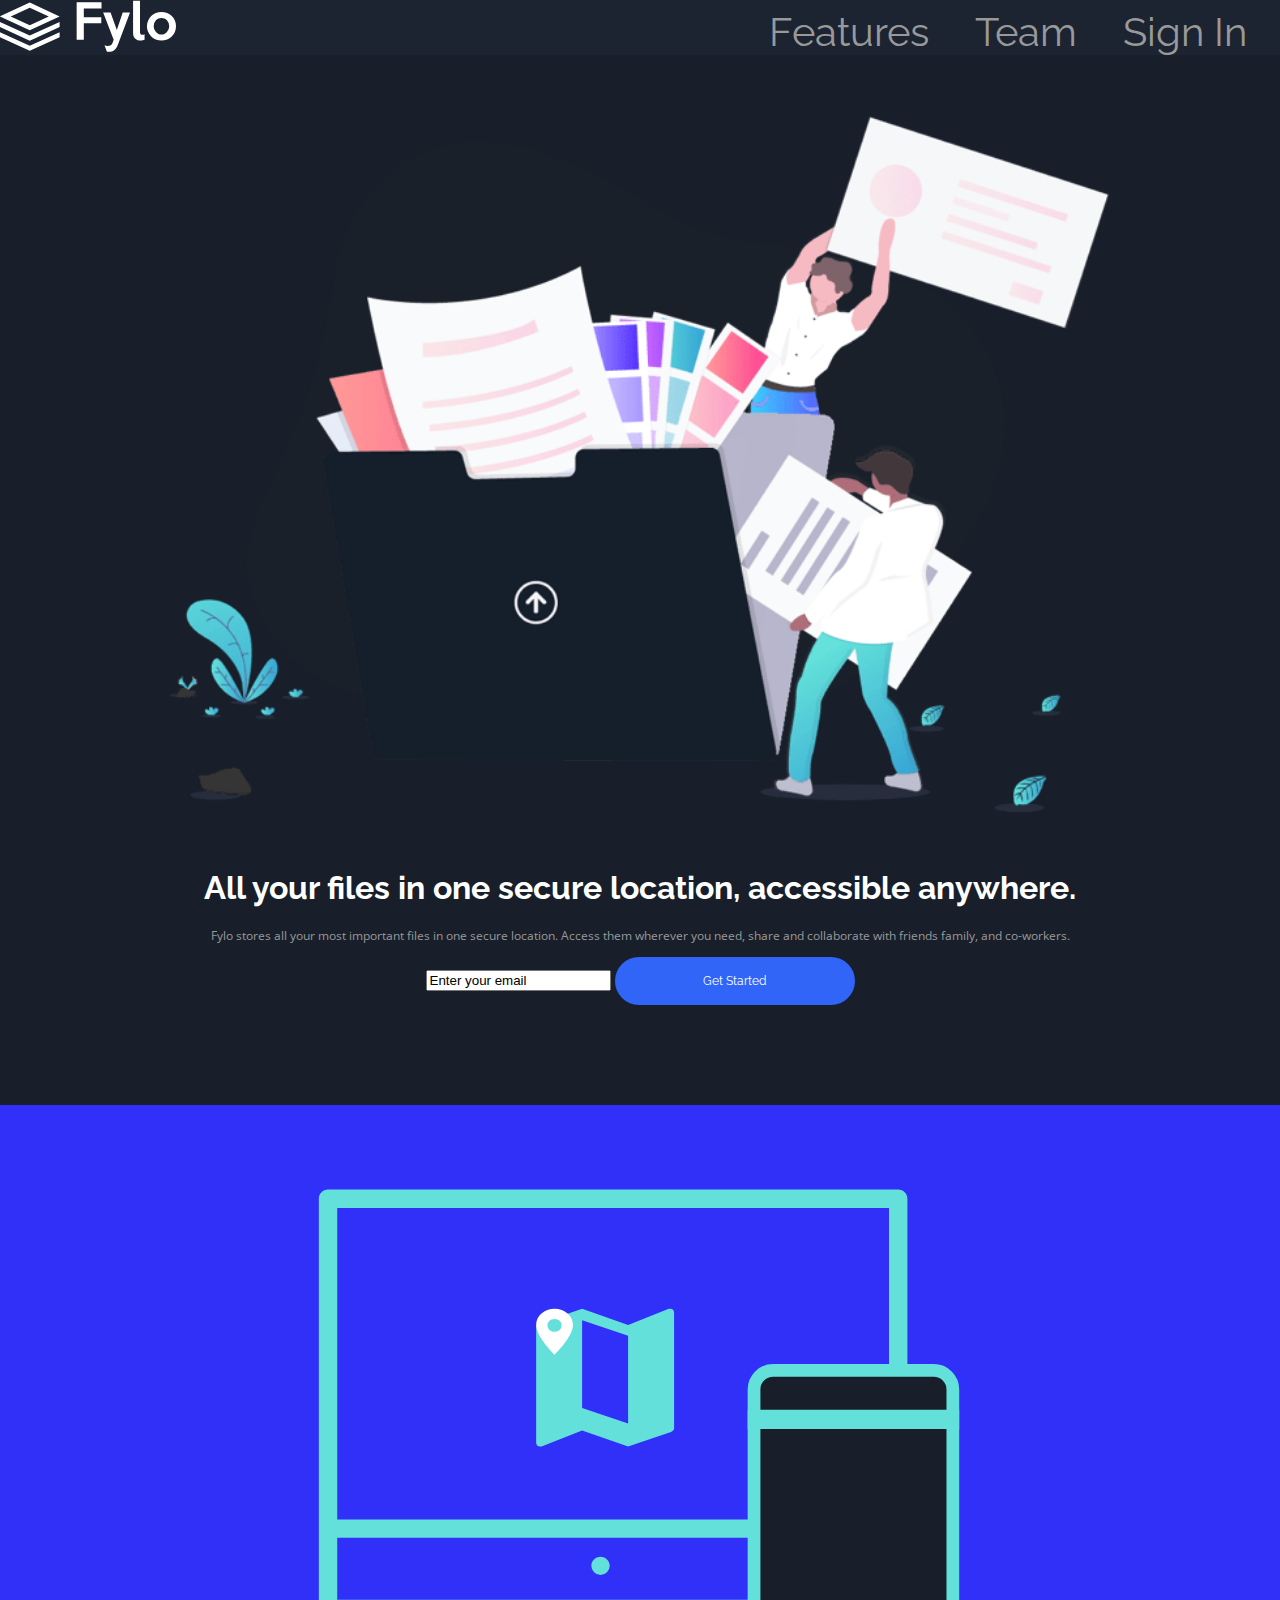
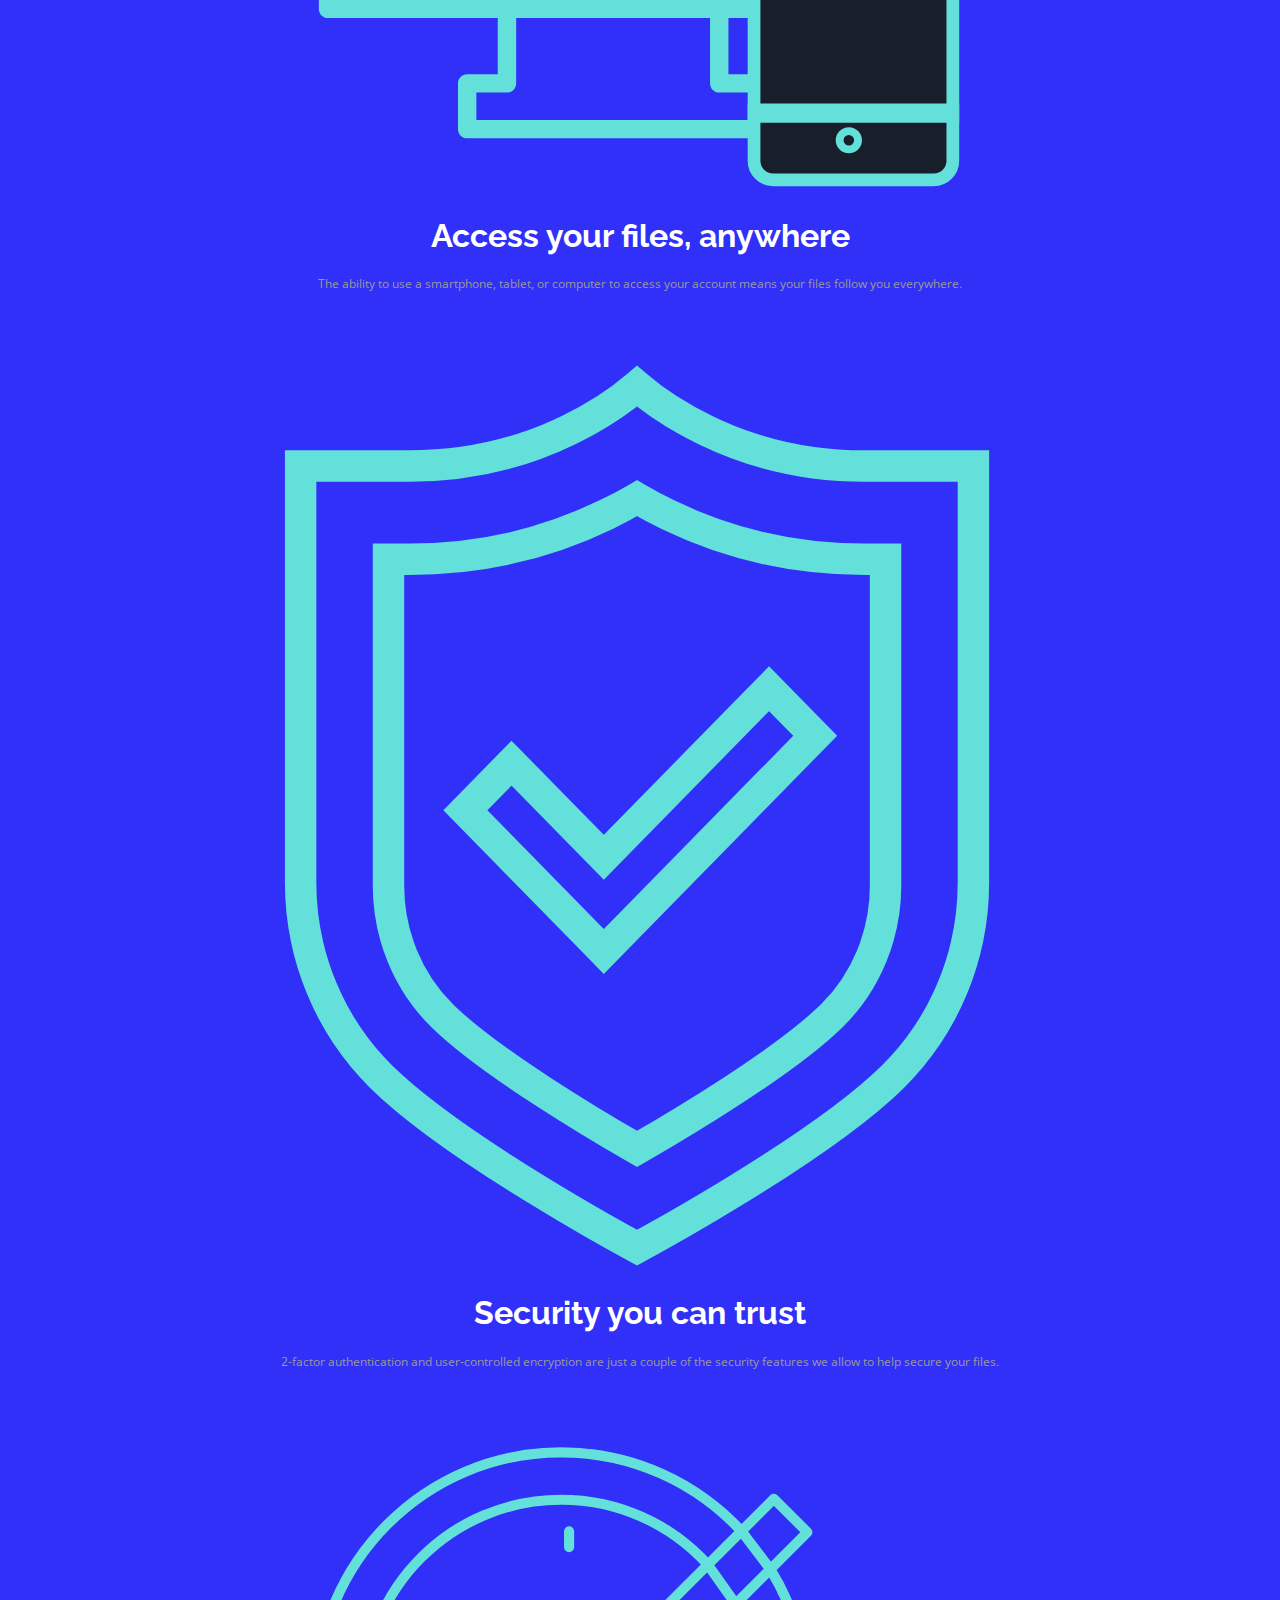
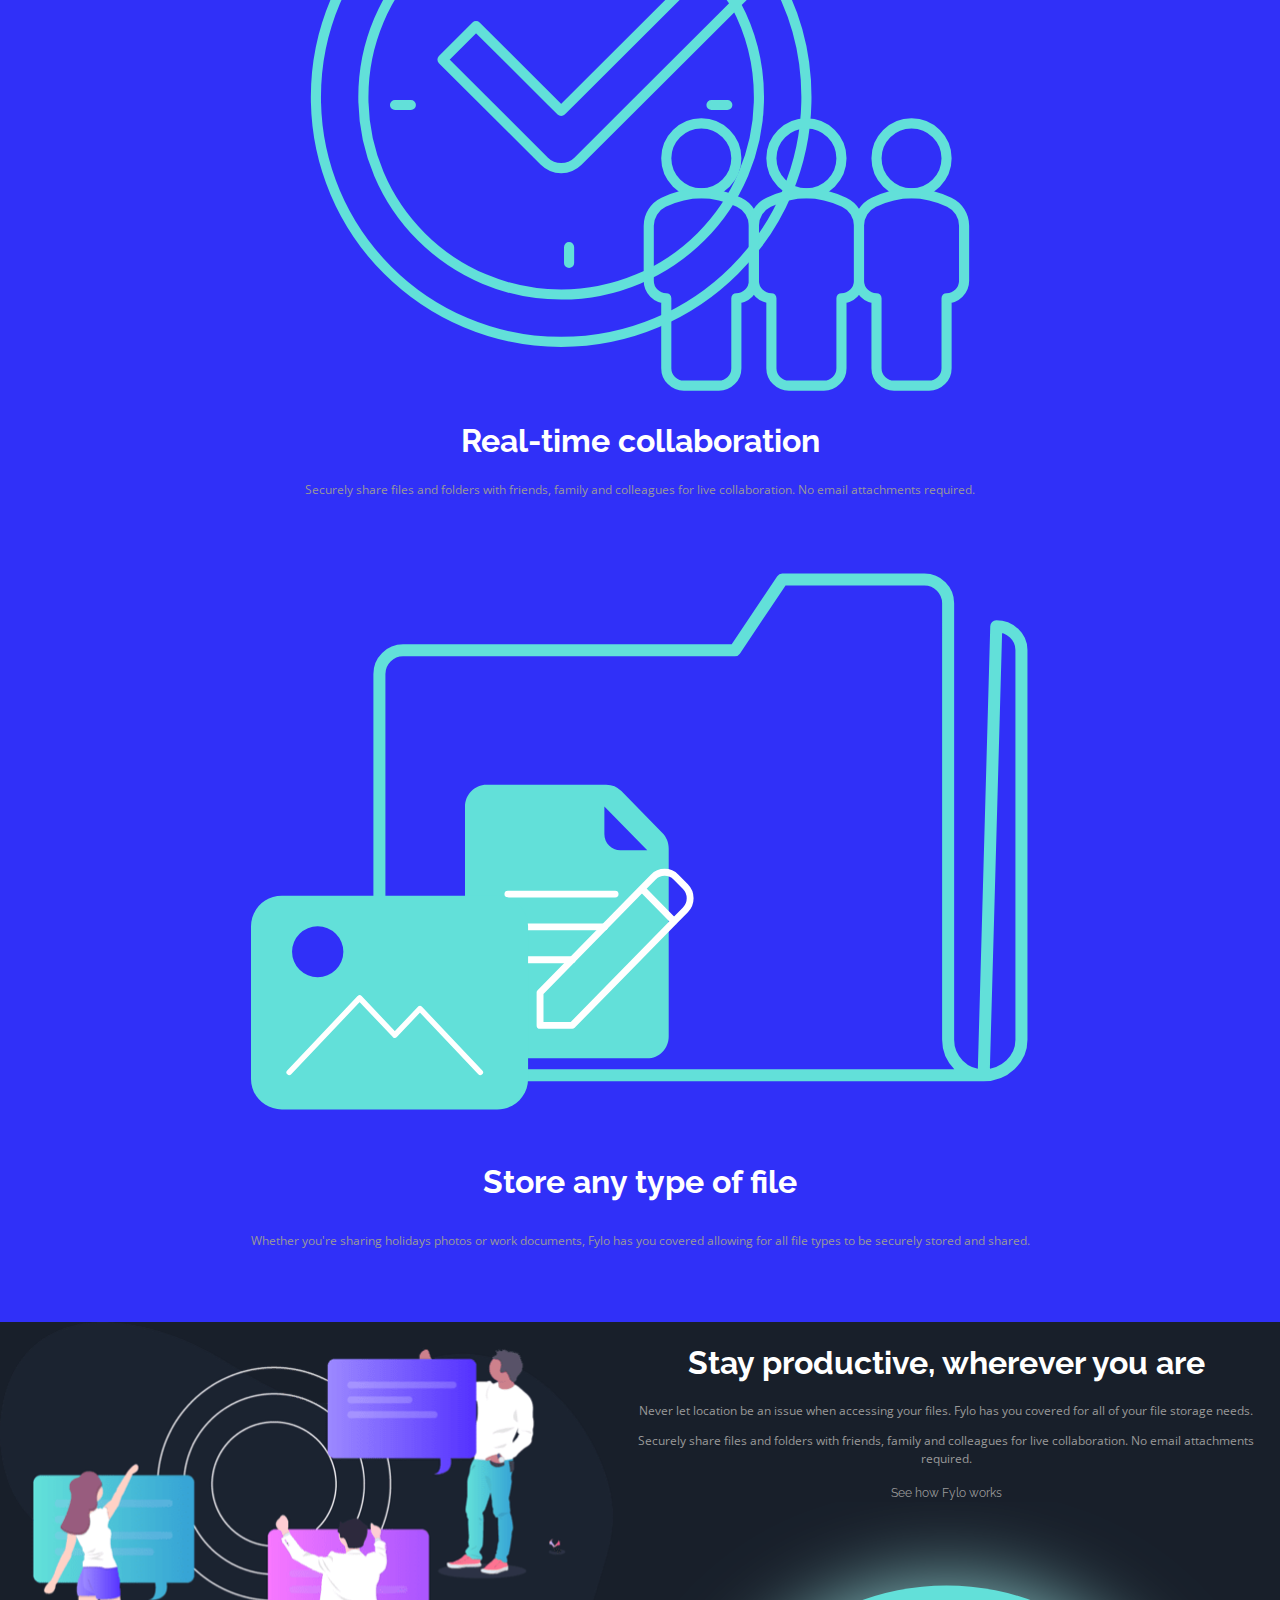
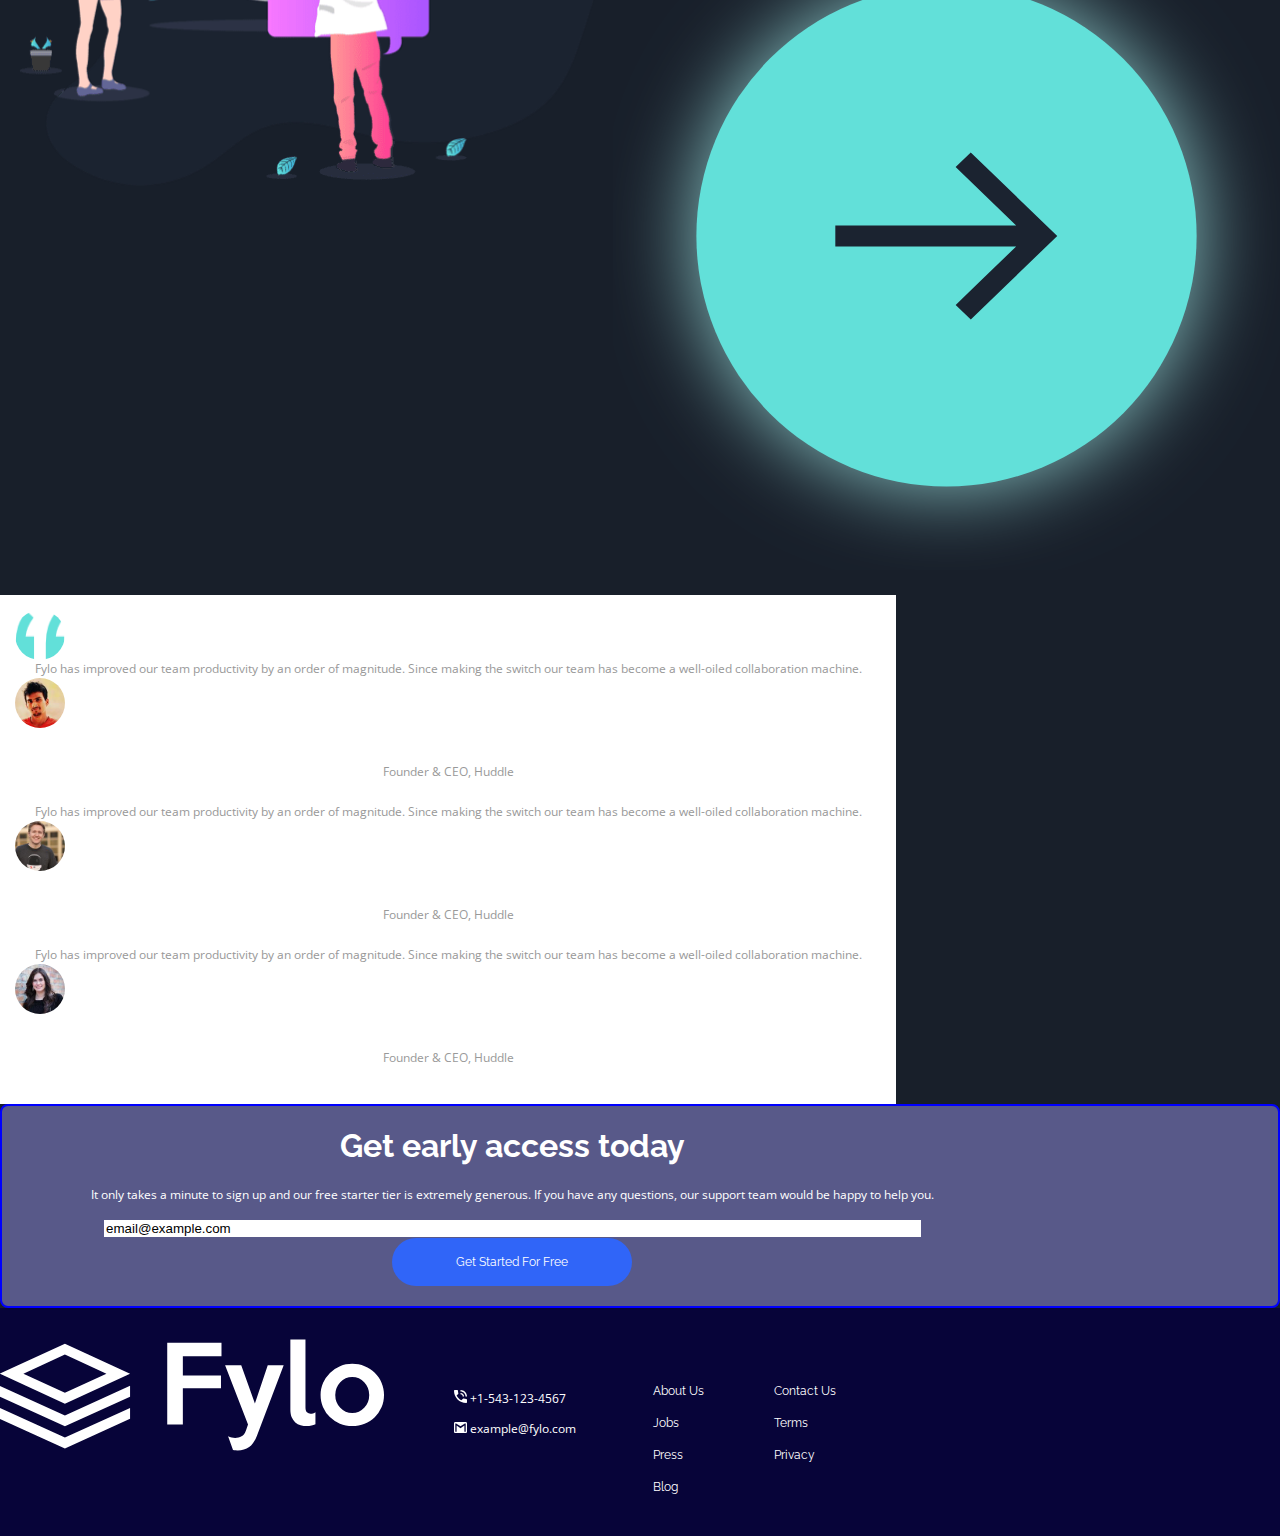
==== commit 528b2fcf: "media queries" ====
--- a/fylo-dark-theme-landing-page-master/index.html
+++ b/fylo-dark-theme-landing-page-master/index.html
@@ -7,7 +7,9 @@
   <link rel="icon" type="image/png" sizes="32x32" href="./images/favicon-32x32.png">
   
   <title>Frontend Mentor | Fylo landing page with dark theme and features grid</title>
-<link rel="stylesheet" href="styles.css"/>
+  
+<link rel="stylesheet" href="styles.css">
+<link rel="stylesheet" href="path/to/font-awesome/css/font-awesome.min.css">
   <!-- Feel free to remove these styles or customise in your own stylesheet 👍--> 
 
 </head>
@@ -18,11 +20,13 @@
  <div id="logo"> 
    <a href="#home" ><img src="images/logo.svg" alt="logo" /> </a>
  </div>
- <ul class="nav">
+ <div class="nav">
+ <ul>
  <li> <a href="#features" >Features</a> </li>
  <li> <a href="#team"> Team </a>  </li>
  <li><a href="#sign-in" >Sign In</a> </li>
  </ul>
+</div>
  </nav>
  <!-- End of Navigation -->
   
@@ -236,9 +240,9 @@
 
 
 <ul class="social">
- <li> <a href="#"><i class="fab fa-facebook"></i> </a> </li>
- <li> <a href="#"><i class="fab fa-twitter"></i> </a> </li>
-<li> <a href="#"><i class="fab fa-instagram"></i> </a> </li>
+ <li> <a href="#"><i class="fa fa-facebook" ></i> </a> </li>
+ <li> <a href="#"><i class="fa fa-twitter" aria-hidden="true"></i> </a> </li>
+<li> <a href="#"><i class="fa fa-instagram" aria-hidden="true"></i> </a> </li>
 </ul>
   
 </div>
--- a/fylo-dark-theme-landing-page-master/styles.css
+++ b/fylo-dark-theme-landing-page-master/styles.css
@@ -6,21 +6,48 @@
 }
 body { 
     font-family : 'Open Sans',sans-serif ;
-    font-size: 14px;
+    
     text-decoration:none ;
     
     font-weight: 400;
     margin: 0;
     background-color:#181f2a;
-    padding:0;
-    color:white;
+    padding:0;  
     text-align: center;
 }
 
 a{
     text-decoration: none;
-}
- 
+    color: #999;
+    font-family:  "Raleway", sans-serif;
+    font-size: 14px;
+    cursor: pointer;
+    outline: none;
+    ;
+}
+
+
+p {
+    font-size: 14px;
+    color: #999;
+    line-height: 1.5;
+    font-weight: 400;
+    font-family: "Open Sans", sans-serif;
+}
+h2 {
+    font-family: "Raleway", sans-serif;
+    font-weight: 700;
+    color: #fff;
+  }
+  
+  img {
+    width: 100%;
+    height: auto;
+  }
+  
+  input {
+    outline: none;
+  }
 
 ul { list-style-type: none;
     margin:0;
@@ -29,24 +56,25 @@
     button {
         color:#fff;
         background:hsl(224, 93%,58%); 
-        padding: 10px 30px;
+        width: 15rem;
+        height: 3rem;
+        border-radius: 3rem;
         border: none;
-border-radius: 2px;
-    }
-    input { padding: 8px 20px;
-        border-radius: 2px ;
-        border: 1px solid var(--light_gray);
-
-    }
-    img { 
-        max-width: 100%;
-    }
+        cursor: pointer;
+        font-weight: 700;
+        outline: none;
+    }
+    button:hover {
+        background-image: linear-gradient(#65e2d9, #339ecc) ;
+        
+    }
+
     h1,
     h2,
     button,
     nav {
-        font-family: 'Raleway' , sans-serif;
-        color: hsl(243, 87%, 12%);
+        font-family: "Raleway" , sans-serif;
+        color:white;
     }
     button,
     nav { 
@@ -60,27 +88,45 @@
     button,
     a {
         font-size:12px;
-        color: hsl(243, 87%, 12%);
-    }
-    
-    #logo {display: flex;}
-    nav {margin-bottom: 100px;}
-    nav ul {display: flex;
-        justify-content: flex-end;
-        align-items: center;
-        margin-right: ;
-    }
-    nav ul li {
-        margin right: 30px;
+        
+    }
+    
+    
+    nav  {display: flex;
+        flex-direction: row;
+        justify-content: space-between;
+        align-items: flex-end;
+        background-color: #1c2431;
+    
+          
     }
 
 /* navigation */
-.navigation{font-family: ;
+.navigation{
     font-weight:400;
     }
-    
-     .logo{;}
-     .nav {;}
+   nav .nav > ul {display: flex;
+       flex-direction: row;
+       margin-right: 30px;
+    
+   } 
+       
+   
+   .nav ul >li {
+       margin-left: 40px;
+   }
+   nav .nav a {
+    padding: 3px;
+    font-size: 40px;
+  }
+  nav .nav a:hover {
+    border-bottom: 1px solid #999;
+  }
+  nav#logo {
+      width: 37%;
+  }
+
+    
      
      
      /* End of navigation */
@@ -103,8 +149,9 @@
      header {margin:30px;}
      
      h2{
-         font-size: 30px;}
-     span {;}
+         font-size: 30px;
+        }
+     
      
      /* End of main banner */
      
@@ -190,10 +237,11 @@
     }
   footer .footer {
         display:flex;
-        text-align: left;
-        flex-direction: ;
+        
+        flex-direction: row ;
         margin:0 auto;
-        
+        justify-content: flex-start;
+        align-items: flex-start;
     }
 footer a,
 footer li > p {
@@ -204,11 +252,13 @@
 footer  .footer-top{ flex:;
 width: 30%; }
  
-   footer .footer-bottom{flex-direction:row;
-
-    display:flex;} 
-    .info{
-        flex-basis: 20%;
+   footer .footer-bottom{display:flex;
+       flex-direction:row;
+      
+
+    } 
+    .info{ 
+        flex-basis:;
     }
    .info p > img {flex-direction:;
     width: 10%;
@@ -216,15 +266,21 @@
     }
     .info li {text-decoration: none;}
     footer .footer-bottom ul {
-        padding-left: 0;
-        margin-bottom: 20px;
+        padding-left: 50px;
+        margin-top:40px;
+        margin-left: 20px;
+        text-align: left;
     }
     footer ul li {
-        margin-bottom: 8px;
+        margin-bottom: 10px;
     }
     footer .social{ 
         justify-content: end;}
  
-   div .contact {display:}
-    .social  {justify-content:;}
-
+   
+    .social  {display: inline-flex;
+        }
+/* Media queries */
+@media screen and (min-width: 601px){
+    
+}
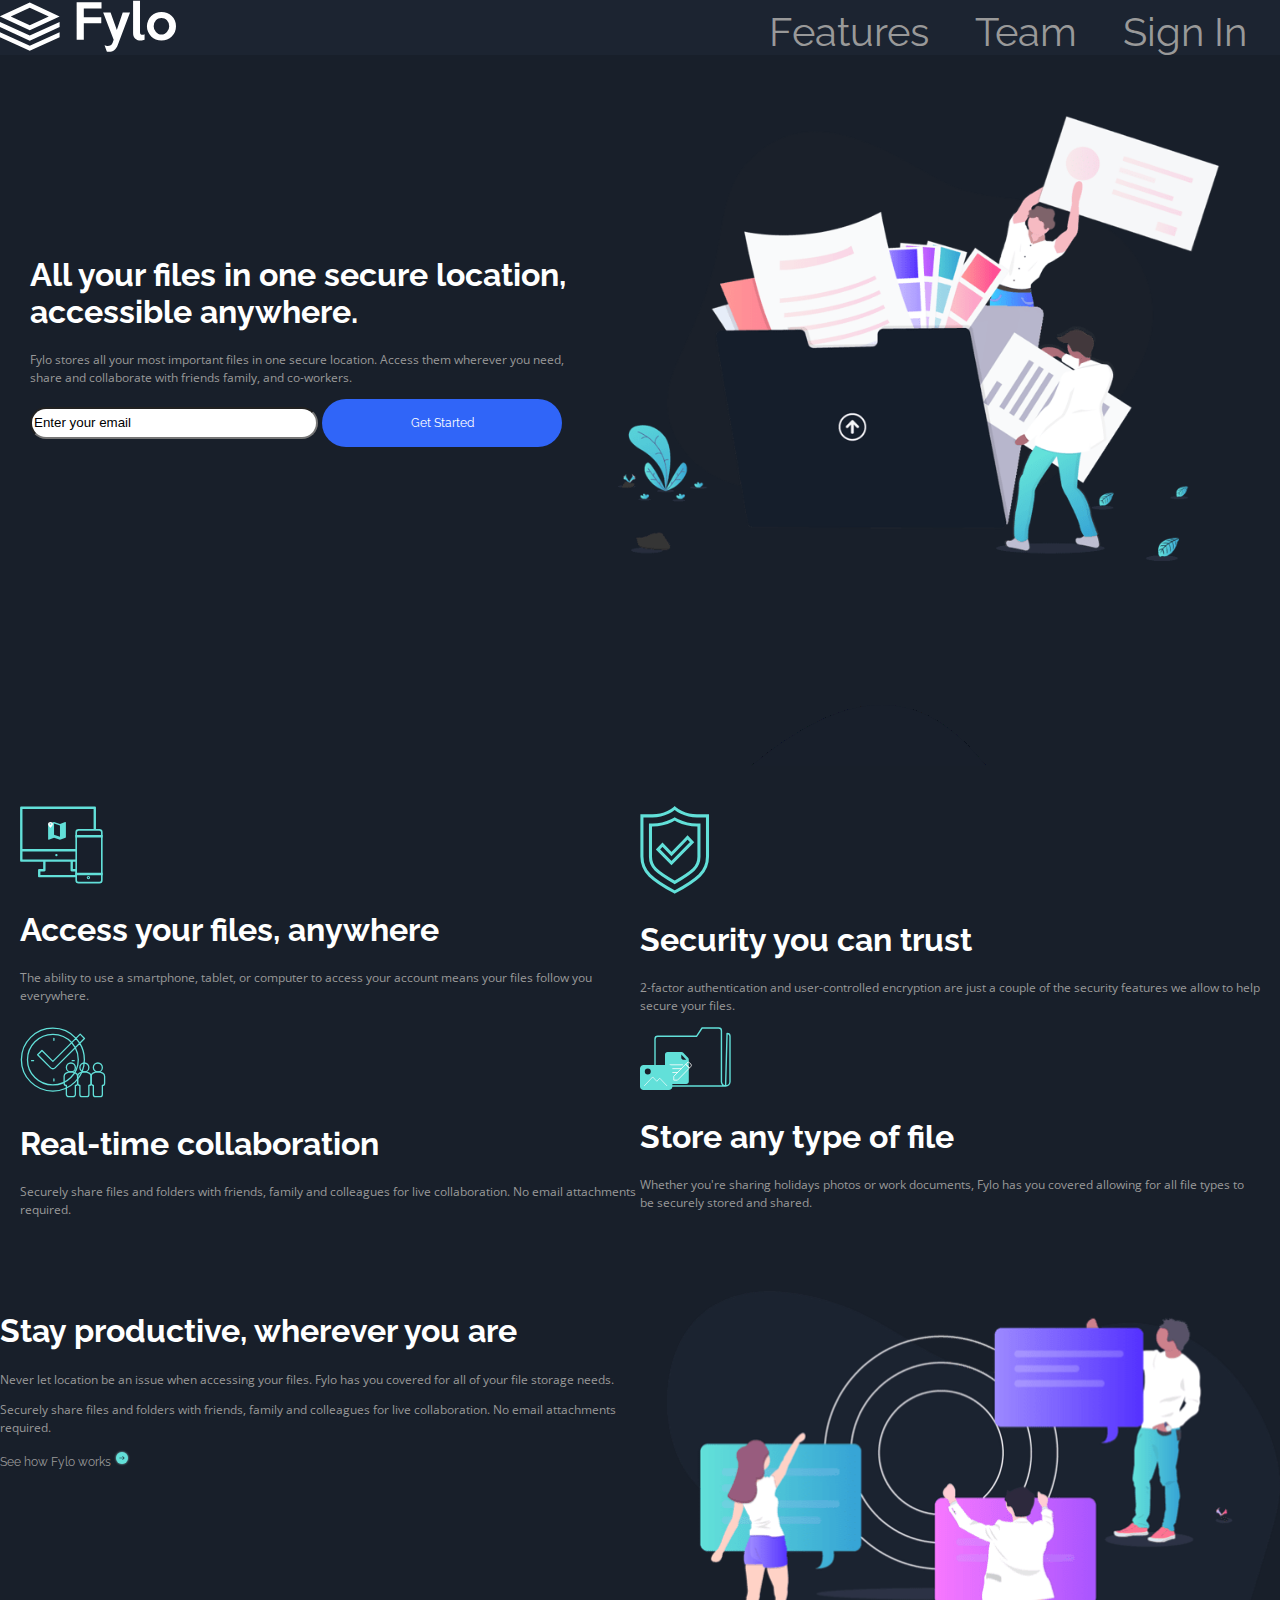
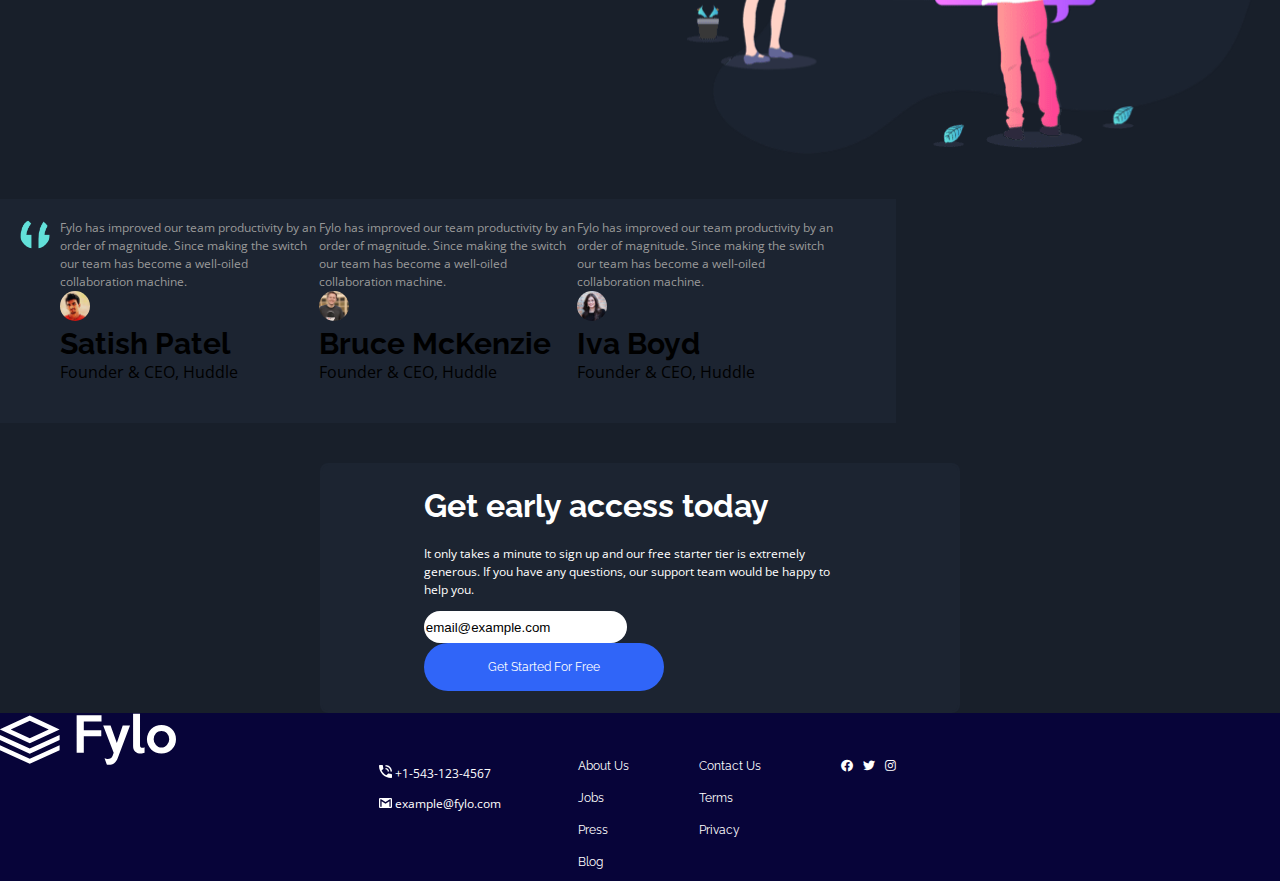
==== commit 83f89a48: "mobile view e be things" ====
--- a/fylo-dark-theme-landing-page-master/index.html
+++ b/fylo-dark-theme-landing-page-master/index.html
@@ -4,12 +4,12 @@
   <meta charset="UTF-8">
   <meta name="viewport" content="width=device-width, initial-scale=1.0"> <!-- displays site properly based on user's device -->
 
-  <link rel="icon" type="image/png" sizes="32x32" href="./images/favicon-32x32.png">
+  <link rel="icon" type="image/png" sizes="32x32" href="./images/favicon-32x32.png"/>
   
   <title>Frontend Mentor | Fylo landing page with dark theme and features grid</title>
   
 <link rel="stylesheet" href="styles.css">
-<link rel="stylesheet" href="path/to/font-awesome/css/font-awesome.min.css">
+<link rel="stylesheet" href="https://cdnjs.cloudflare.com/ajax/libs/font-awesome/5.7.1/css/all.min.css"/>
   <!-- Feel free to remove these styles or customise in your own stylesheet 👍--> 
 
 </head>
@@ -44,6 +44,7 @@
    Fylo stores all your most important files in one secure location. Access them wherever 
   you need, share and collaborate with friends family, and co-workers.
 </p>
+    
 
   <form >
   <label for="email">
@@ -58,9 +59,9 @@
 
 
 <!-- Services -->
-<section class="services" >
-  
-<div class="service">
+<section class="service" >
+  <div class="services">
+<div class="service0">
   <img src="images/icon-access-anywhere.svg" alt="access anywhere"/>
   <h1 class="title">Access your files, anywhere </h1>
 
@@ -68,7 +69,7 @@
   files follow you everywhere.
 </p>
 </div>
-<div class="service">
+<div class="service1">
   <img src="images/icon-security.svg" alt="security" />
  <h1 class="title">Security you can trust</h1>
 
@@ -78,7 +79,7 @@
 </div>
   
   
-<div class="service">
+<div class="service2">
   <img src="images/icon-collaboration.svg" alt="icon"/>
  <h1 class="title">Real-time collaboration</h1>
 
@@ -86,14 +87,15 @@
   No email attachments required.
 </p>
 </div>
-<div class="service">
+<div class="service3">
   <img src="images/icon-any-file.svg" alt="any">
- <h1 class="service">Store any type of file</h1>
+ <h1 class="title">Store any type of file</h1>
 
  <p>Whether you're sharing holidays photos or work documents, Fylo has you covered allowing for all 
   file types to be securely stored and shared.
 </p>
 
+  </div>
   </div>
 </section>
 <!-- End of services -->
@@ -129,43 +131,45 @@
   
   <img src="images/bg-quotes.png" alt="quotes"/>
 
-  
+  <div class="test-1">  
+    
   <p>Fylo has improved our team productivity by an order of magnitude.
-     Since making the switch our team has 
-  become a well-oiled collaboration machine. 
+     Since making the switch our team has become a 
+     well-oiled collaboration machine. 
 </p> 
-  
-<div class="test">  
 <img src="images/profile-1.jpg" alt="profile-1">
-
-  <h2> Satish Patel </h2>
- <p> Founder & CEO, Huddle </p>
+ <h2> Satish Patel </h2>
+  <span> Founder & CEO, Huddle </span>
+
 </div><br>
 
 
-<div class="test">
+<div class="test-2">
+  
  <p>Fylo has improved our team productivity by an order of magnitude. Since making the switch our team has 
   become a well-oiled collaboration machine.
 </p> 
 
 <img src="images/profile-2.jpg" alt="profile-2">
  <h2> Bruce McKenzie </h2> 
- <p>Founder & CEO, Huddle </p> 
+ <span> Founder & CEO, Huddle </span>
   </div><br>
 
 
-<div class="test">
+<div class="test-3">
+  
  <p> Fylo has improved our team productivity by an order of magnitude. Since making the switch our team has 
   become a well-oiled collaboration machine.</p>
-
   <img src="images/profile-3.jpg" alt="profile-3" >
+  
  <h2> Iva Boyd </h2>
- <p> Founder & CEO, Huddle </p><br>
+ <span> Founder & CEO, Huddle </span> <br>
 
 </div>
 </div>
 </section>
 <!-- End of testimonials -->
+
 <!--  Contact -->
 <section class="subscribe">
 <div>
@@ -188,7 +192,7 @@
 
 <!-- Footer -->
   <footer>
-    <div class="footer">
+    <div class="foot">
     <div class="footer-top"><img src="images/logo.svg" alt="logo"/> </div> 
 
   
@@ -218,7 +222,7 @@
   
     
   
-    <ul >
+    <ul>
  <li> <a href="#"> About Us </a> </li>
  <li> <a href="#"> Jobs </a>  </li>
  <li> <a href="#"> Press </a> </li>
@@ -240,9 +244,9 @@
 
 
 <ul class="social">
- <li> <a href="#"><i class="fa fa-facebook" ></i> </a> </li>
- <li> <a href="#"><i class="fa fa-twitter" aria-hidden="true"></i> </a> </li>
-<li> <a href="#"><i class="fa fa-instagram" aria-hidden="true"></i> </a> </li>
+ <li> <a href="#"><i class="fab fa-facebook" ></i> </a> </li>
+ <li> <a href="#"><i class="fab fa-twitter"></i> </a> </li>
+<li> <a href="#"><i class="fab fa-instagram"></i> </a> </li>
 </ul>
   
 </div>
--- a/fylo-dark-theme-landing-page-master/styles.css
+++ b/fylo-dark-theme-landing-page-master/styles.css
@@ -8,12 +8,14 @@
     font-family : 'Open Sans',sans-serif ;
     
     text-decoration:none ;
+    
     
     font-weight: 400;
     margin: 0;
     background-color:#181f2a;
-    padding:0;  
-    text-align: center;
+    padding:0; 
+
+    
 }
 
 a{
@@ -37,16 +39,19 @@
 h2 {
     font-family: "Raleway", sans-serif;
     font-weight: 700;
-    color: #fff;
+    color: black;
   }
   
   img {
-    width: 100%;
+  max-width: 100%;
     height: auto;
   }
   
   input {
     outline: none;
+    height: 2rem;
+        border-radius: 1rem;
+        width: 18rem
   }
 
 ul { list-style-type: none;
@@ -58,7 +63,7 @@
         background:hsl(224, 93%,58%); 
         width: 15rem;
         height: 3rem;
-        border-radius: 3rem;
+        border-radius: 2rem;
         border: none;
         cursor: pointer;
         font-weight: 700;
@@ -70,19 +75,17 @@
     }
 
     h1,
-    h2,
     button,
     nav {
         font-family: "Raleway" , sans-serif;
+        font-weight: 700;
         color:white;
     }
     button,
     nav { 
         font-weight: 400;
     }
-    h1,h2 {
-        font-weight: 700;
-    }
+
     p,
     nav,
     button,
@@ -123,7 +126,8 @@
     border-bottom: 1px solid #999;
   }
   nav#logo {
-      width: 37%;
+     max-width:37%;
+    height: auto;
   }
 
     
@@ -134,18 +138,24 @@
      
      /* main banner */
     
-     .main-banner{align-items:center;
+     .main-banner { display: flex;
+        flex-direction: row;
+         
     justify-content: space-between;}
      .main {
          max-width: 100%;
          width: 1000px;
          margin: 0 auto;
          padding :30px;
-    }
-     .mains {;}
-     .title{;}
-     p {;}
-     .btn {color;}
+         order: 2;
+    }
+     .mains {order: 1;
+        align-self: center;
+
+    }
+     
+    
+     
      header {margin:30px;}
      
      h2{
@@ -158,63 +168,88 @@
      
      /* services */
      .services{ display: grid;
-         background:hsl(240, 93%, 58%) ;
+        grid-template-columns: repeat(2,1fr);
+        justify-items: center;
+        
          margin: 100px 0;
          padding: 40px 0;
          position: relative;
          margin-bottom: 0;
     }
-    .services::before {
+    .service ::before {
         content: "";
         width: 100%;
         height: 61px;
         background-image: url(./images/bg-curvy-desktop.svg);
         background-size:cover;
-        position:absolute;
+        position: absolute;
         top: -61px;
         left: 0;
-        z-index:1;
-    }
-    .services h1{
+        z-index:
+    }
+    .service h1{
         font-size:2em;
     }
      .service { margin: auto;
         padding: 40px 20px 20px 20px ;
-         display: ;}
-     
-    
+    
+     
+     }
      /* End of services */
     
      /* sub banner */
-     .sub-banner{display: inline-flex;}
-     .sub{;}
-     .subs{;}
+     .sub-banner{ display: flex;
+        justify-content: space-between;
+
+    }
+     .sub{order:2;}
+     .subs{order:1;}
+     .subs h1{ font-size :2em;}
     /*End of sub banner */
     
     
     /* Testimonials */
-    .testimonials {display:;
-    margin-top: 20px;
-    width: 70%;
-    padding: 15px;
-    background: #fff;
-}
-    .test img{display:flex ;
-        width:50px;
-        height: 50px;
+    .testimonials {
+         width: 70%;
+         background: #1c2431;
+         
+         
+}
+ .test { display: flex;
+flex-direction: row ;
+align-items: flex-start;
+padding: 20px 20px 40px 20px;
+margin: 40px 40px 40px 0;
+
+
+
+ }
+    .test img{
+        width:30px;
+        height: 30px;
         border-radius: 50%;
         margin-right: 10px;
     }
-    .test h2{margin:0;}
-    .test p{ margin:0;}
+    .test h2{ margin:0 ;
+        align-self: flex-start;
+    }
+    .test p { margin: 0;}
+    
+    
+        
     /* End of testimonials */
     
     
     /* contact */
-    .subscribe{ background:hsl(238, 22%, 44%);
+    .subscribe{ background:#1c2431;
+        width: 50%;
+        display: flex;
+        justify-content: flex-end;
+        
+        
         margin:0 auto;
         border-radius: 8px;
-    border: 2px solid blue;}
+    border: 2px solid #1c2431}
     .subscribe p,
     .subscribe h1 {color: white;}
     .subscribe > div {align-items: center;}
@@ -222,8 +257,11 @@
         flex:0.8;
         margin-right: 20%;
     }
-    .subscribe input {width:80%;
-    border:none;}
+    .subscribe input { width: 50%;
+
+        height: 2rem;
+        border-radius: 2rem;
+    border: none;}
     .subscribe .btn{ margin-bottom: 20px;
     }
     
@@ -232,16 +270,14 @@
     
     /* footer */
     footer { 
-        padding: 30px 0;
+        
         background: hsl(243, 87%, 12%)
-    }
-  footer .footer {
-        display:flex;
-        
-        flex-direction: row ;
-        margin:0 auto;
-        justify-content: flex-start;
-        align-items: flex-start;
+
+    }
+  footer .foot {
+        display: flex;
+        flex-direction: row;
+        justify-content: space-between;
     }
 footer a,
 footer li > p {
@@ -249,16 +285,17 @@
 
 }
 
-footer  .footer-top{ flex:;
-width: 30%; }
+footer  .footer-top{ max-width: 30%;
+} 
  
    footer .footer-bottom{display:flex;
        flex-direction:row;
+       padding-right: 30%;
       
 
     } 
     .info{ 
-        flex-basis:;
+        flex-basis:auto;
     }
    .info p > img {flex-direction:;
     width: 10%;
@@ -274,13 +311,24 @@
     footer ul li {
         margin-bottom: 10px;
     }
-    footer .social{ 
-        justify-content: end;}
- 
+     .social  { display: flex;
+     }
+ .social li { margin-left: 10px;
+
+ }
    
-    .social  {display: inline-flex;
-        }
+
 /* Media queries */
-@media screen and (min-width: 601px){
-    
-}
+@media screen and (max-width: 768px){ .navigation {display: flex;
+flex-wrap: wrap;
+flex-direction:;
+text-align: center;
+
+}
+.nav{ display:flex;
+    font-weight: 600;
+    font-size: small;
+
+}
+
+}
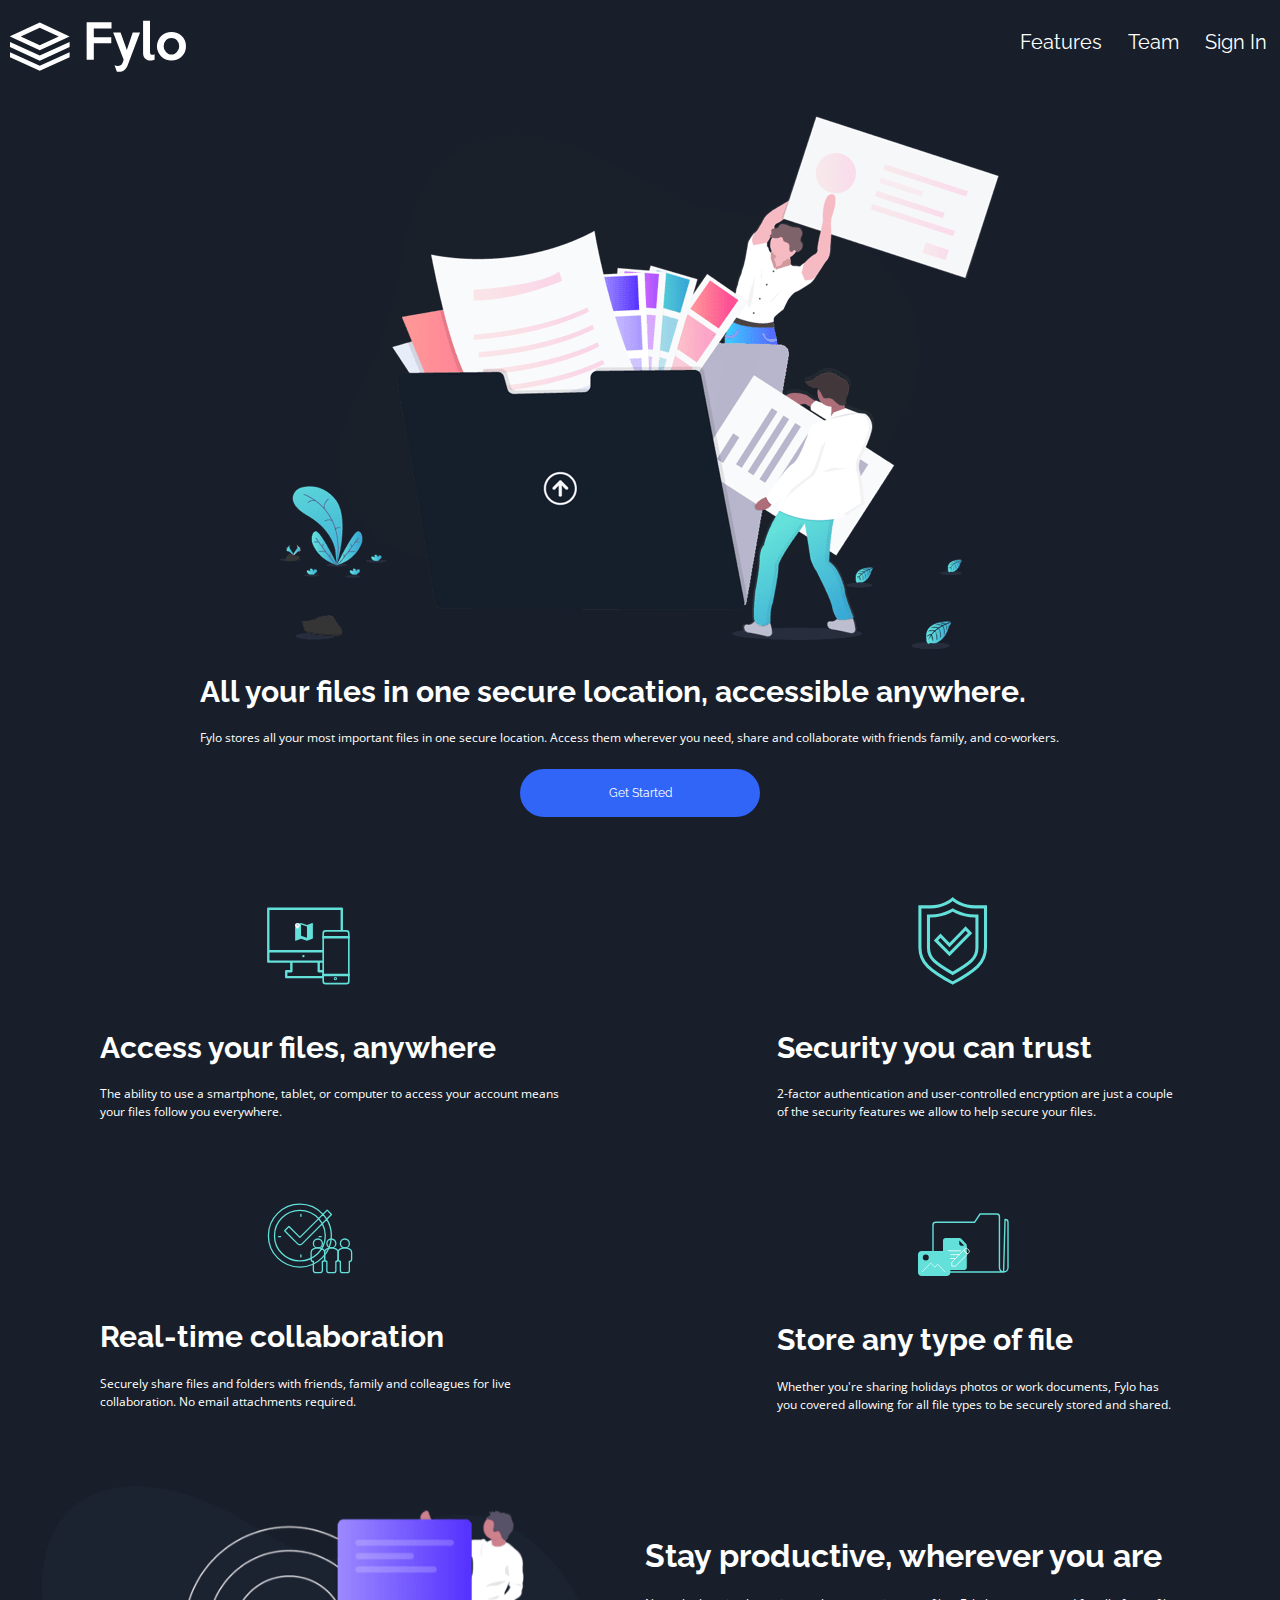
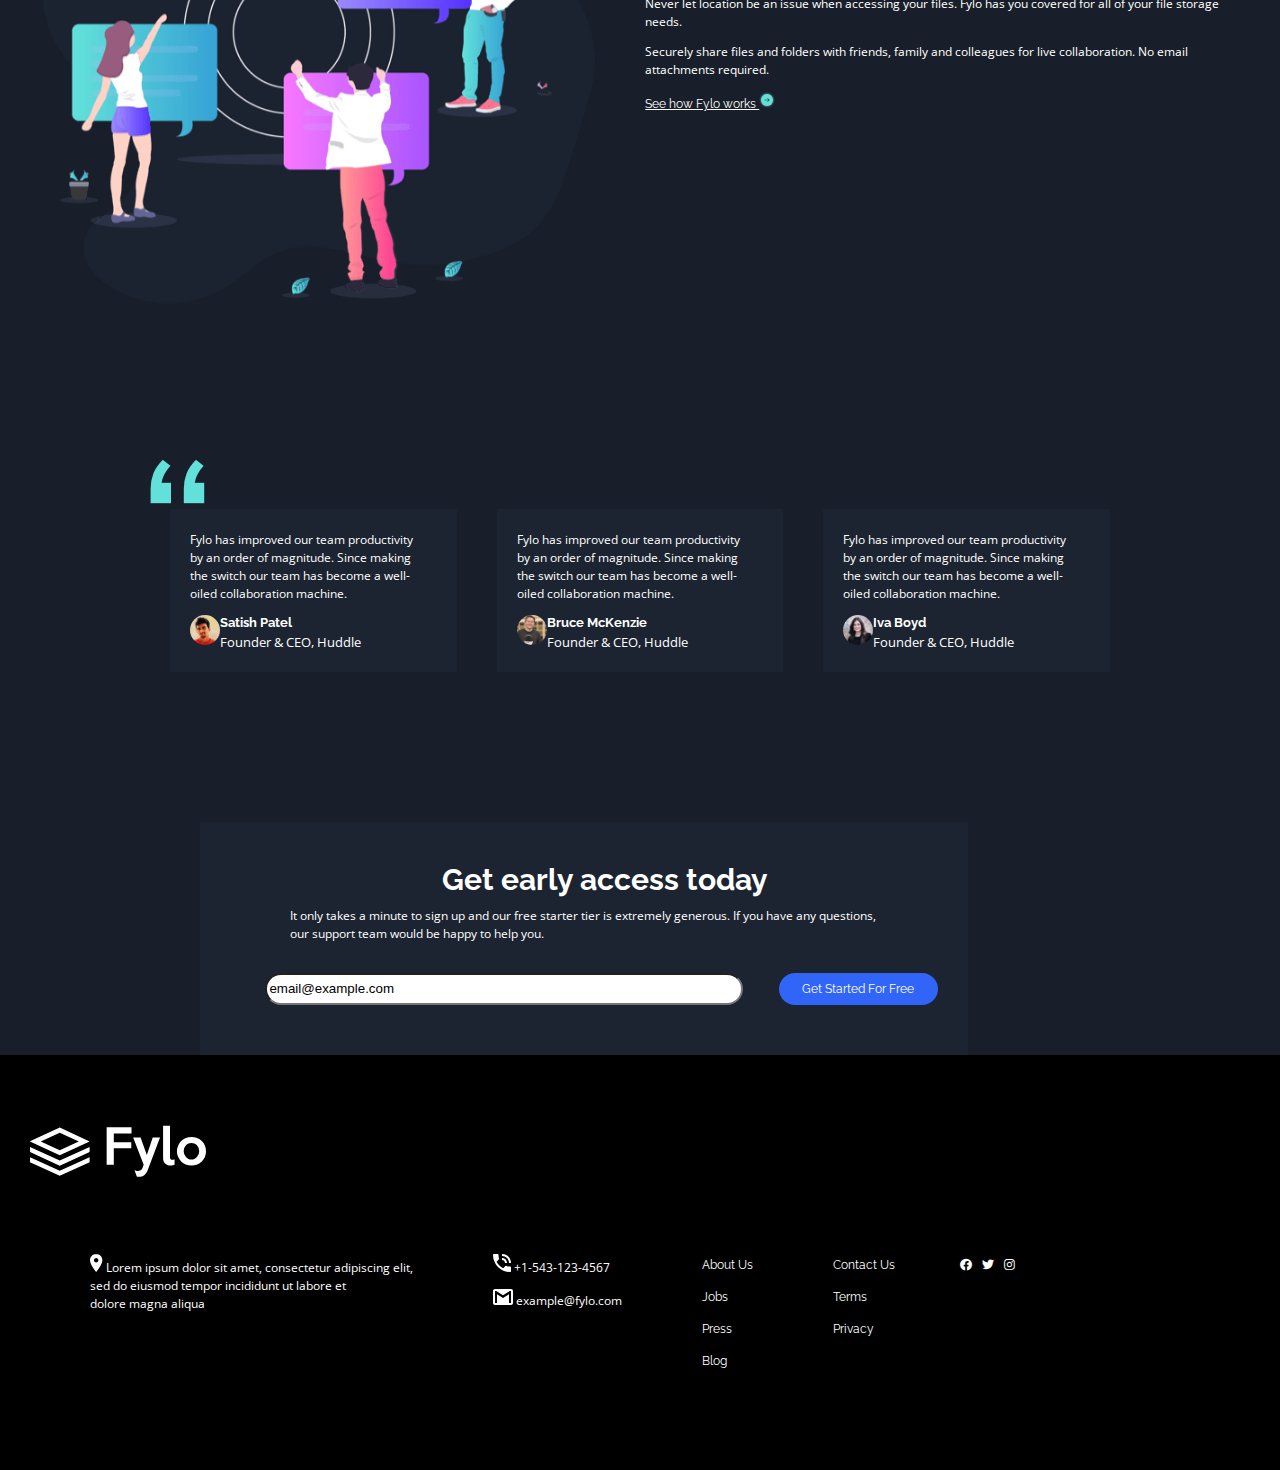
==== commit 9254e799: "im done with the mobile and desktop view" ====
--- a/fylo-dark-theme-landing-page-master/index.html
+++ b/fylo-dark-theme-landing-page-master/index.html
@@ -44,24 +44,20 @@
    Fylo stores all your most important files in one secure location. Access them wherever 
   you need, share and collaborate with friends family, and co-workers.
 </p>
-    
-
-  <form >
-  <label for="email">
-  <input type="email" value="Enter your email" id="email" name="email"/>
+      
   <button class="btn">
   Get Started
 </button>
-  </form>
+  
 </div>
 </header>
 <!-- End of Main banner-->
 
 
 <!-- Services -->
-<section class="service" >
+<section class="serve" >
   <div class="services">
-<div class="service0">
+<div class="service">
   <img src="images/icon-access-anywhere.svg" alt="access anywhere"/>
   <h1 class="title">Access your files, anywhere </h1>
 
@@ -127,44 +123,51 @@
 
 <!-- Testimonials -->
 <section class="testimonials"> 
-<div class="test">
+
   
   <img src="images/bg-quotes.png" alt="quotes"/>
 
-  <div class="test-1">  
+<div class="tester">
+  <div class="test">  
     
   <p>Fylo has improved our team productivity by an order of magnitude.
      Since making the switch our team has become a 
      well-oiled collaboration machine. 
 </p> 
-<img src="images/profile-1.jpg" alt="profile-1">
- <h2> Satish Patel </h2>
-  <span> Founder & CEO, Huddle </span>
-
-</div><br>
-
-
-<div class="test-2">
-  
- <p>Fylo has improved our team productivity by an order of magnitude. Since making the switch our team has 
+<div class="box-image">
+<img src="images/profile-1.jpg" alt="profile-1"> 
+ <div class="profile-name">
+   <h2> Satish Patel </h2>
+   <span> Founder & CEO, Huddle </span>
+  </div>
+  </div>
+</div>
+
+
+<div class="test">
+  <p>Fylo has improved our team productivity by an order of magnitude. Since making the switch our team has 
   become a well-oiled collaboration machine.
 </p> 
-
+<div class="box-image">
 <img src="images/profile-2.jpg" alt="profile-2">
- <h2> Bruce McKenzie </h2> 
- <span> Founder & CEO, Huddle </span>
-  </div><br>
-
-
-<div class="test-3">
-  
- <p> Fylo has improved our team productivity by an order of magnitude. Since making the switch our team has 
+ <div class="profile-name">
+   <h2> Bruce McKenzie </h2> 
+   <span> Founder & CEO, Huddle </span>
+ </div>
+  </div>
+  </div>
+
+
+<div class="test">
+  <p> Fylo has improved our team productivity by an order of magnitude. Since making the switch our team has 
   become a well-oiled collaboration machine.</p>
+<div class="box-image">
   <img src="images/profile-3.jpg" alt="profile-3" >
-  
- <h2> Iva Boyd </h2>
- <span> Founder & CEO, Huddle </span> <br>
-
+   <div class="profile-name">
+  <h2> Iva Boyd </h2>
+   <span> Founder & CEO, Huddle </span>
+  </div>
+</div>
 </div>
 </div>
 </section>
@@ -180,7 +183,7 @@
   <form>
     <label for="Contact"></label>
   <input type="text" name="Contact" id="Contact" value="email@example.com">
-<button class="btn">
+<button class="button">
   Get Started For Free 
 </button>
 
@@ -198,7 +201,17 @@
   
     
 <div class="footer-bottom"> 
-   <ul class="info"> 
+  <ul>
+    <li>
+  <p> 
+    <img src="images/icon-location.svg" alt="location"/>
+  Lorem ipsum dolor sit amet, consectetur adipiscing elit, <br> sed do eiusmod tempor incididunt ut labore et 
+    <br>dolore magna aliqua
+  </p>
+  </li>
+  </ul>
+  
+  <ul> 
     <li>
       <p>  
         <img src="images/icon-phone.svg" alt="phone"/> 
--- a/fylo-dark-theme-landing-page-master/styles.css
+++ b/fylo-dark-theme-landing-page-master/styles.css
@@ -47,12 +47,7 @@
     height: auto;
   }
   
-  input {
-    outline: none;
-    height: 2rem;
-        border-radius: 1rem;
-        width: 18rem
-  }
+  
 
 ul { list-style-type: none;
     margin:0;
@@ -79,7 +74,8 @@
     nav {
         font-family: "Raleway" , sans-serif;
         font-weight: 700;
-        color:white;
+        color: #fff;
+        
     }
     button,
     nav { 
@@ -91,76 +87,156 @@
     button,
     a {
         font-size:12px;
-        
-    }
-    
-    
+        color:white;
+
+        
+    }
+    
+    /* navigation */
     nav  {display: flex;
         flex-direction: row;
         justify-content: space-between;
-        align-items: flex-end;
-        background-color: #1c2431;
-    
-          
-    }
-
-/* navigation */
-.navigation{
-    font-weight:400;
-    }
-   nav .nav > ul {display: flex;
-       flex-direction: row;
-       margin-right: 30px;
-    
-   } 
+        }
+     #logo {max-width:100%;
+            height: auto;
+            margin: 10px
+           }
+               
+     .nav > ul {display:flex;
+               margin: 20px 0px;}
+        
+     .nav ul >li {
+                margin:0px 10px;
+     }
+     .navigation{ margin:10px 0px;
+        font-weight:400;
+       }
        
+    /* End of Navigation */
+
+/* Main Banner */
+  .main-banner {margin: 30px 40px; }
+
+   .btn  { margin:20px;}
+       
+   /* End of Main Banner */
+
+   /* services */
+   .services { display: flex;
+             flex-direction: column;
+             }
+   .service { margin : 20px 49px;}
+   .service > img { margin: 20px 35%;}
+   .service1 { margin : 20px 49px;}
+   .service1 > img { margin: 20px 35%;}
+   .service2 {margin : 20px 49px;}
+   .service2 > img { margin: 20px 35%;}
+   .service3 {margin : 20px 49px;}
+   .service3 > img { margin: 20px 35%;}
+   /* END OF SERVICES */
+
+
+   /* SUB BANNER */
+   .sub-banner {display:flex;
+               flex-direction: column;
+            margin: 30px 12px;
+        }
+    .subs{margin: 40px 0px;}
+      
    
-   .nav ul >li {
-       margin-left: 40px;
-   }
+   /* END OF SUB BANNER */
+
+   /* TESTIMONIALS */
+   .testimonials{margin:0px  20px;}
+   .test { background:#1c2431; 
+           margin: 20px;
+           padding: 20px;
+        }
+
+   .test img{
+    width:30px;
+    height: 30px;
+    border-radius: 50%;
+    
+}
+.profile-name h2,span { margin: 0px;
+    color: #fff; 
+    font-size: 10px;
+}
+.box-image {display: flex;}
+/* END OF TESTIMONIALS */
+   
+ /* CONTACT */
+  .subscribe {background:#1c2431;
+    width: 90%;
+margin: 30px 20px;
+padding:20px;}
+.subscribe input {
+    outline: none;
+    height: 3rem;
+        border-radius: 2rem;
+        width: 20rem;
+        margin:0px 0px;
+}
+.button { width:20rem;}
+/* END OF CONTACT */
+
+/* FOOTER */
+ .foot {display:flex;
+       flex-direction: column;
+     flex-wrap: nowrap;
+}
+ .footer-top {margin: 30px;}
+ .footer-bottom ul{ margin:20px 0px;}
+ .footer-bottom li { margin:5px 20px;}
+
+ .social  {
+     display: flex;
+             flex-direction: row;}
+            
+ /* END OF FOOTER */
+
+ /* FOR DESKTOP */
+  @media only screen and (min-width: 768px){
+     /* navigation */
+   
    nav .nav a {
     padding: 3px;
-    font-size: 40px;
+    font-size: 20px;
+    color: #fff;
   }
   nav .nav a:hover {
-    border-bottom: 1px solid #999;
+        border-bottom: 1px solid #999;
   }
-  nav#logo {
-     max-width:37%;
-    height: auto;
-  }
-
-    
-     
-     
-     /* End of navigation */
+  
+ /* End of navigation */
      
      
      /* main banner */
     
      .main-banner { display: flex;
-        flex-direction: row;
+        flex-direction: column;
          
-    justify-content: space-between;}
+    }
      .main {
          max-width: 100%;
-         width: 1000px;
-         margin: 0 auto;
-         padding :30px;
-         order: 2;
-    }
-     .mains {order: 1;
-        align-self: center;
-
-    }
-     
-    
-     
-     header {margin:30px;}
-     
-     h2{
-         font-size: 30px;
-        }
+         align-self: center;
+         height: auto;
+         order: 1;
+
+    }
+     .mains {order: 2;
+        align-self:center;
+        
+
+    }
+    .mains > .btn {margin:10px 20rem;}
+    
+     
+     header {margin: 20px 0px;}
+     
+     .title{
+         font-size: 30px; }
      
      
      /* End of main banner */
@@ -168,167 +244,150 @@
      
      /* services */
      .services{ display: grid;
-        grid-template-columns: repeat(2,1fr);
-        justify-items: center;
-        
-         margin: 100px 0;
-         padding: 40px 0;
-         position: relative;
-         margin-bottom: 0;
-    }
-    .service ::before {
-        content: "";
-        width: 100%;
-        height: 61px;
-        background-image: url(./images/bg-curvy-desktop.svg);
-        background-size:cover;
-        position: absolute;
-        top: -61px;
-        left: 0;
-        z-index:
-    }
+        grid-template-areas: "service  service1"
+                             "service2 service3";
+    
+        
+         margin:10px 0px;
+         padding:;
+         
+        
+    }
+    
+    
     .service h1{
-        font-size:2em;
-    }
-     .service { margin: auto;
-        padding: 40px 20px 20px 20px ;
-    
-     
-     }
+        font-size: 30px;
+    }
+     .service {grid-area:service;
+              margin:30px 50px ;
+              padding:0px 50px;}
+     .service1 {grid-area:service1;
+               margin: 20px 50px;
+               padding:0px 50px;}
+               
+     .service2 { grid-area:service2;
+                margin: 20px 50px;
+                padding:0px 50px;}
+     .service3 {grid-area:service3;
+                margin: 30px 50px;
+                padding:0px 50px;}
+    
+     
+     
      /* End of services */
     
      /* sub banner */
      .sub-banner{ display: flex;
-        justify-content: space-between;
-
-    }
-     .sub{order:2;}
-     .subs{order:1;}
+                 flex-direction: row;
+        
+        
+    }
+     .sub{order: 1;
+          padding: 0px 30px;
+         }
+     .subs {order: 2;
+           margin:30px 20px;
+        }
      .subs h1{ font-size :2em;}
-    /*End of sub banner */
+     .subs a{ text-decoration: underline;}
+    /* End of sub banner */
     
     
     /* Testimonials */
-    .testimonials {
-         width: 70%;
-         background: #1c2431;
-         
-         
-}
- .test { display: flex;
-flex-direction: row ;
-align-items: flex-start;
-padding: 20px 20px 40px 20px;
-margin: 40px 40px 40px 0;
-
-
-
- }
+    .testimonials{ margin: 150px;}
+    .tester { display:flex;
+             width: 100%;
+             
+            }
+ .test {  background:#1c2431;
+          margin:0px 20px;
+          padding:10px 40px 20px 20px;
+       }
     .test img{
         width:30px;
         height: 30px;
         border-radius: 50%;
-        margin-right: 10px;
-    }
-    .test h2{ margin:0 ;
-        align-self: flex-start;
-    }
-    .test p { margin: 0;}
-    
-    
-        
+        
+    }
+    .test h2, span {
+        margin:0px;
+        
+    }
+    .box-image {display:flex;
+        color: white;}
+    .profile-name h2, .profile-name span { color:white;
+                        font-size: 13px;
+                        margin:0px;}   
+    
+    
+   
     /* End of testimonials */
     
     
     /* contact */
     .subscribe{ background:#1c2431;
-        width: 50%;
-        display: flex;
-        justify-content: flex-end;
-        
-        
-        margin:0 auto;
-        border-radius: 8px;
-    border: 2px solid #1c2431}
-    .subscribe p,
-    .subscribe h1 {color: white;}
-    .subscribe > div {align-items: center;}
-    .subscribe > div:first-child {
-        flex:0.8;
-        margin-right: 20%;
-    }
-    .subscribe input { width: 50%;
-
+        width: 60%;
+        display:flex;
+        flex-direction: column;
+        margin: 0px 200px;
+        padding:30px 30px ;
+    
+        flex-wrap: wrap;
+        
+    
+    
+    }
+    .subscribe p {  margin: 10px 60px ;
+                  color:white;}
+    .subscribe h1 {color: white;
+                   margin: 10px 0px 10px 30%}
+    .subscribe input {
+        outline: none;
+        height: 2rem;
+            border-radius: 1rem;
+            width: 30rem;
+            margin:20px 5%;
+      }
+    .button {  width: 10rem;
         height: 2rem;
         border-radius: 2rem;
-    border: none;}
-    .subscribe .btn{ margin-bottom: 20px;
-    }
+        margin:20px 0px ;
+                    
+    }
+    form{display:flex;}
+    
     
     /* End of contact */
     
     
     /* footer */
     footer { 
-        
-        background: hsl(243, 87%, 12%)
-
-    }
-  footer .foot {
+      /*  background:#1c2431; */
+        background:black;
+    }
+   .foot {
         display: flex;
-        flex-direction: row;
-        justify-content: space-between;
-    }
-footer a,
-footer li > p {
-    color:#fff;
-
-}
-
-footer  .footer-top{ max-width: 30%;
+        flex-direction: column;
+        padding: 50px 10px;
+    }
+
+
+
+  .footer-top{ margin : 20px;
 } 
  
-   footer .footer-bottom{display:flex;
-       flex-direction:row;
-       padding-right: 30%;
-      
-
-    } 
-    .info{ 
-        flex-basis:auto;
-    }
-   .info p > img {flex-direction:;
-    width: 10%;
-        flex: ;
-    }
-    .info li {text-decoration: none;}
-    footer .footer-bottom ul {
-        padding-left: 50px;
-        margin-top:40px;
-        margin-left: 20px;
-        text-align: left;
-    }
-    footer ul li {
-        margin-bottom: 10px;
-    }
-     .social  { display: flex;
-     }
- .social li { margin-left: 10px;
-
- }
-   
-
-/* Media queries */
-@media screen and (max-width: 768px){ .navigation {display: flex;
-flex-wrap: wrap;
-flex-direction:;
-text-align: center;
-
-}
-.nav{ display:flex;
-    font-weight: 600;
-    font-size: small;
-
-}
-
-}
+    .footer-bottom {display: flex;
+       flex-direction: row;
+       padding: 0px 0px 0px 0px ;
+       margin: 20px ;
+    
+   }
+   .footer-bottom li { margin:10px 20px;
+                     }
+   .social{ display:flex;
+   }
+   .social >li { margin:10px 5px;}
+
+    }
+
+
